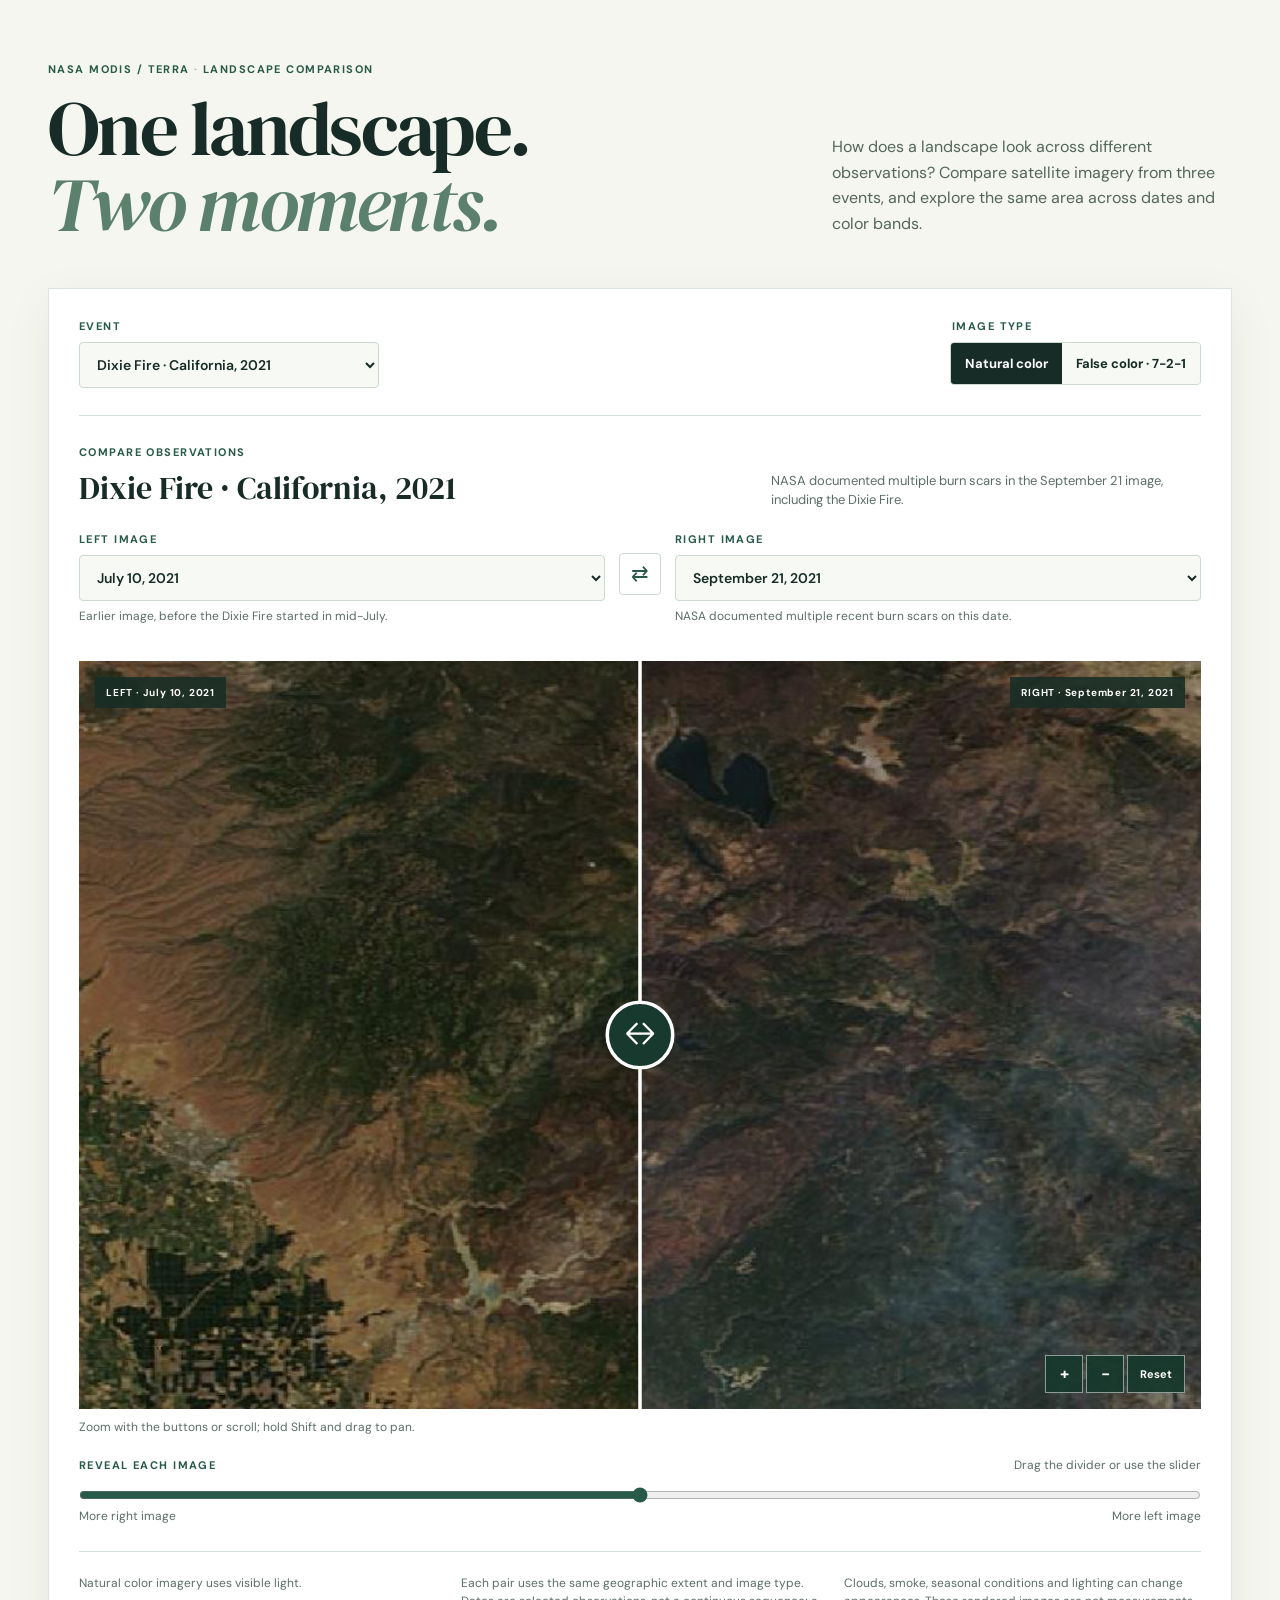
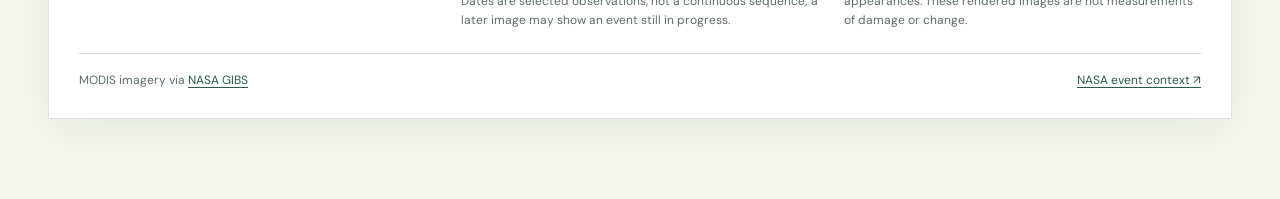
==== index.html @ 7d40e566 "Build interactive MODIS comparison" ====
<!doctype html>
<html lang="en">
<head>
  <meta charset="utf-8">
  <meta name="viewport" content="width=device-width, initial-scale=1">
  <title>Landscape change | MODIS comparison</title>
  <link rel="stylesheet" href="styles.css">
  <script defer src="assets/d3.v7.min.js"></script>
  <script defer src="app.js"></script>
</head>
<body>
<main class="page">
  <header class="heading">
    <div><p class="eyebrow">NASA MODIS / TERRA <span> · </span> LANDSCAPE COMPARISON</p><h1>One landscape.<br><em>Two moments.</em></h1></div>
    <p class="intro">How does a landscape look across different observations? Compare satellite imagery from three events, and explore the same area across dates and color bands.</p>
  </header>
  <section class="explorer" aria-label="Satellite image comparison">
    <div class="toolbar">
      <div class="field event"><label for="event">EVENT</label><select id="event"></select></div>
      <fieldset class="field bands"><legend>IMAGE TYPE</legend><div class="segmented"><label><input type="radio" name="bands" value="true" checked><span>Natural color</span></label><label><input type="radio" name="bands" value="false"><span>False color · 7-2-1</span></label></div></fieldset>
    </div>
    <div class="comparison-head"><div><p class="eyebrow">COMPARE OBSERVATIONS</p><h2 id="event-title"></h2></div><p id="event-summary"></p></div>
    <div class="date-controls">
      <div class="field"><label for="earlier">LEFT IMAGE</label><select id="earlier"></select><p id="earlier-note" class="date-note"></p></div>
      <button id="swap" class="swap" type="button" aria-label="Swap left and right dates" title="Swap dates">⇄</button>
      <div class="field"><label for="later">RIGHT IMAGE</label><select id="later"></select><p id="later-note" class="date-note"></p></div>
    </div>
    <div class="viewer-wrap">
      <div id="viewer" class="viewer"></div>
      <div class="image-label left" id="left-label"></div><div class="image-label right" id="right-label"></div>
      <div class="zoom-controls" aria-label="Image zoom controls"><button id="zoom-in" type="button" aria-label="Zoom in">+</button><button id="zoom-out" type="button" aria-label="Zoom out">−</button><button id="zoom-reset" type="button">Reset</button></div>
    </div>
    <p class="zoom-hint">Zoom with the buttons or scroll; hold Shift and drag to pan.</p>
    <div class="slider-heading"><label for="divider">REVEAL EACH IMAGE</label><span>Drag the divider or use the slider</span></div>
    <input id="divider" type="range" min="0" max="100" value="50" aria-label="Move image divider" aria-valuetext="50% left image">
    <div class="slider-ends"><span>More right image</span><span>More left image</span></div>
    <div class="details"><p id="band-description"></p><p>Each pair uses the same geographic extent and image type. Dates are selected observations, not a continuous sequence; a later image may show an event still in progress.</p><p>Clouds, smoke, seasonal conditions and lighting can change appearances. These rendered images are not measurements of damage or change.</p></div>
    <footer><span>MODIS imagery via <a href="https://nasa-gibs.github.io/gibs-api-docs/access-basics/">NASA GIBS</a></span><a id="source" target="_blank" rel="noopener noreferrer">NASA event context ↗</a></footer>
  </section>
</main>
</body></html>
---- styles.css ----
@import url('https://fonts.googleapis.com/css2?family=DM+Sans:wght@400;500;600;700&family=DM+Serif+Display:ital@0;1&display=swap');
:root{color-scheme:light;--ink:#182c27;--muted:#5b6e66;--green:#285a49;--line:#d4dfd7;--cream:#f5f6ef}*{box-sizing:border-box}body{margin:0;background:var(--cream);color:var(--ink);font-family:'DM Sans',sans-serif}.page{max-width:1320px;margin:auto;padding:62px 48px 80px}.heading{display:grid;grid-template-columns:1.3fr .7fr;align-items:end;gap:40px;margin-bottom:46px}.eyebrow,label,legend{font-size:11px;letter-spacing:.13em;font-weight:700;color:var(--green)}.eyebrow{margin:0 0 15px}.eyebrow span{color:#a0b2a7}h1,h2{font-family:'DM Serif Display',Georgia,serif;font-weight:400;margin:0}h1{font-size:clamp(50px,6vw,82px);line-height:.98;letter-spacing:-.035em}h1 em{color:#5b806b;font-weight:400}.intro{max-width:390px;font-size:16px;line-height:1.6;margin:0 0 5px;color:#53665d}.explorer{background:#fff;border:1px solid #dce5dd;box-shadow:0 14px 45px #173a2510;padding:30px}.toolbar{display:flex;justify-content:space-between;gap:30px;padding-bottom:27px;border-bottom:1px solid var(--line)}.field label,.field legend{display:block;margin-bottom:9px}.event{min-width:300px}select{font:600 14px 'DM Sans',sans-serif;color:var(--ink);background:#f7f9f5;border:1px solid #cbd9ce;border-radius:4px;padding:12px 38px 12px 13px;width:100%;cursor:pointer}fieldset{border:0;padding:0;margin:0}.segmented{display:flex;border:1px solid #cbd9ce;border-radius:4px;overflow:hidden}.segmented label{margin:0;letter-spacing:0;font-size:13px;color:var(--ink);cursor:pointer}.segmented input{position:absolute;opacity:0}.segmented span{display:block;padding:12px 14px;background:#f7f9f5}.segmented input:checked+span{background:var(--ink);color:white}.segmented input:focus-visible+span{outline:3px solid #bf8b45;outline-offset:-3px}.comparison-head{display:flex;align-items:end;justify-content:space-between;gap:24px;margin:29px 0 22px}.comparison-head .eyebrow{margin-bottom:7px}.comparison-head h2{font-size:32px}.comparison-head>p{max-width:430px;margin:0;color:var(--muted);font-size:13px;line-height:1.5}.date-controls{display:grid;grid-template-columns:1fr auto 1fr;gap:14px;align-items:start;margin-bottom:19px}.date-note{color:var(--muted);font-size:12px;line-height:1.4;margin:7px 0 0;min-height:34px}.swap{margin-top:21px;border:1px solid #cbd9ce;border-radius:4px;background:#fff;font-size:21px;color:var(--green);height:42px;width:42px;cursor:pointer}.viewer-wrap{position:relative;background:#172c25;overflow:hidden}.viewer svg{display:block;width:100%;height:auto;touch-action:pan-y}.handle{pointer-events:none}.handle line{stroke:#fff;stroke-width:3}.handle circle{fill:#18392d;stroke:white;stroke-width:3}.handle text{fill:white;font-size:26px}.image-label{position:absolute;top:16px;background:#172d25df;color:white;padding:9px 11px;font-size:10px;font-weight:700;letter-spacing:.08em;pointer-events:none}.image-label.left{left:16px}.image-label.right{right:16px}.zoom-controls{position:absolute;right:16px;bottom:16px;display:flex;gap:3px}.zoom-controls button{font:700 16px 'DM Sans',sans-serif;color:#fff;background:#17392de8;border:1px solid #ffffff80;min-width:38px;height:38px;cursor:pointer}.zoom-controls button:last-child{font-size:11px;padding:0 12px}.zoom-hint{color:var(--muted);font-size:12px;margin:10px 0 0}.slider-heading,.slider-ends{display:flex;justify-content:space-between;gap:15px}.slider-heading{margin-top:22px;align-items:center}.slider-heading span,.slider-ends{color:var(--muted);font-size:12px}input[type=range]{width:100%;accent-color:var(--green);margin:14px 0 4px;cursor:ew-resize}.details{display:grid;grid-template-columns:repeat(3,1fr);gap:25px;border-top:1px solid var(--line);margin-top:27px;padding-top:22px}.details p{margin:0;font-size:12px;line-height:1.55;color:var(--muted)}footer{border-top:1px solid var(--line);margin-top:24px;padding-top:18px;display:flex;justify-content:space-between;gap:15px;font-size:12px;color:var(--muted)}a{color:var(--green);text-underline-offset:3px}button:focus-visible,select:focus-visible,input:focus-visible{outline:3px solid #bf8b45;outline-offset:2px}@media(max-width:700px){.page{padding:32px 16px 40px}.heading{grid-template-columns:1fr;gap:18px;margin-bottom:28px}.intro{font-size:14px}.explorer{padding:18px}.toolbar{display:block}.event{min-width:0;margin-bottom:20px}.segmented span{padding:11px}.comparison-head{display:block}.comparison-head h2{font-size:27px}.comparison-head>p{margin-top:9px}.date-controls{gap:8px}.date-note{min-height:0}.swap{width:36px}.image-label{top:8px;font-size:9px;padding:6px;max-width:45%}.image-label.left{left:8px}.image-label.right{right:8px}.zoom-controls{bottom:8px;right:8px}.zoom-controls button{height:32px;min-width:32px}.details{grid-template-columns:1fr;gap:10px}footer{flex-wrap:wrap}}
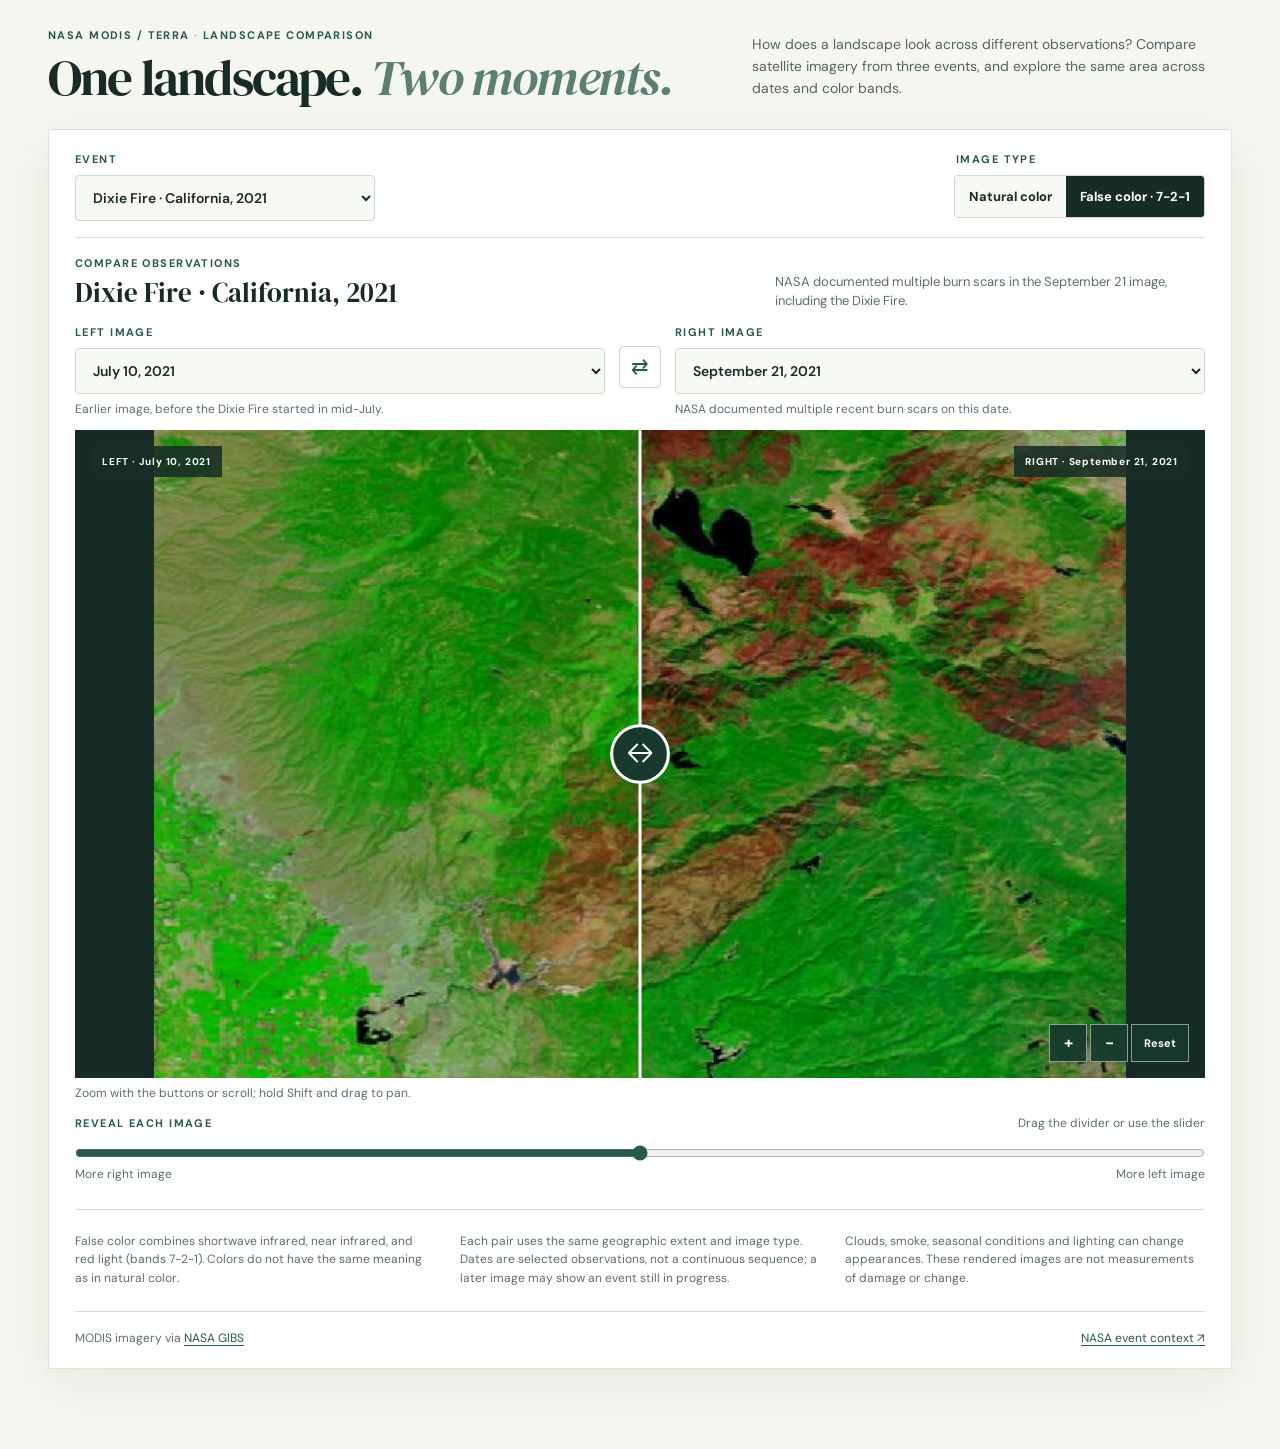
==== commit d5db6abd: "Fix cached assets and improve comparison layout" ====
--- a/index.html
+++ b/index.html
@@ -4,20 +4,20 @@
   <meta charset="utf-8">
   <meta name="viewport" content="width=device-width, initial-scale=1">
   <title>Landscape change | MODIS comparison</title>
-  <link rel="stylesheet" href="styles.css">
+  <link rel="stylesheet" href="comparison-v2.css">
   <script defer src="assets/d3.v7.min.js"></script>
-  <script defer src="app.js"></script>
+  <script defer src="comparison-v2.js"></script>
 </head>
 <body>
 <main class="page">
   <header class="heading">
-    <div><p class="eyebrow">NASA MODIS / TERRA <span> · </span> LANDSCAPE COMPARISON</p><h1>One landscape.<br><em>Two moments.</em></h1></div>
+    <div><p class="eyebrow">NASA MODIS / TERRA <span> · </span> LANDSCAPE COMPARISON</p><h1>One landscape. <em>Two moments.</em></h1></div>
     <p class="intro">How does a landscape look across different observations? Compare satellite imagery from three events, and explore the same area across dates and color bands.</p>
   </header>
   <section class="explorer" aria-label="Satellite image comparison">
     <div class="toolbar">
       <div class="field event"><label for="event">EVENT</label><select id="event"></select></div>
-      <fieldset class="field bands"><legend>IMAGE TYPE</legend><div class="segmented"><label><input type="radio" name="bands" value="true" checked><span>Natural color</span></label><label><input type="radio" name="bands" value="false"><span>False color · 7-2-1</span></label></div></fieldset>
+      <fieldset class="field bands"><legend>IMAGE TYPE</legend><div class="segmented"><label><input type="radio" name="bands" value="true"><span>Natural color</span></label><label><input type="radio" name="bands" value="false" checked><span>False color · 7-2-1</span></label></div></fieldset>
     </div>
     <div class="comparison-head"><div><p class="eyebrow">COMPARE OBSERVATIONS</p><h2 id="event-title"></h2></div><p id="event-summary"></p></div>
     <div class="date-controls">
@@ -26,7 +26,7 @@
       <div class="field"><label for="later">RIGHT IMAGE</label><select id="later"></select><p id="later-note" class="date-note"></p></div>
     </div>
     <div class="viewer-wrap">
-      <div id="viewer" class="viewer"></div>
+      <div id="viewer" class="viewer"><img class="fallback" src="assets/dixie-2021-09-21-false.jpg" alt="MODIS false-color image of the Dixie Fire region on September 21, 2021"></div>
       <div class="image-label left" id="left-label"></div><div class="image-label right" id="right-label"></div>
       <div class="zoom-controls" aria-label="Image zoom controls"><button id="zoom-in" type="button" aria-label="Zoom in">+</button><button id="zoom-out" type="button" aria-label="Zoom out">−</button><button id="zoom-reset" type="button">Reset</button></div>
     </div>
--- a/comparison-v2.css
+++ b/comparison-v2.css
@@ -0,0 +1,6 @@
+@import url('https://fonts.googleapis.com/css2?family=DM+Sans:wght@400;500;600;700&family=DM+Serif+Display:ital@0;1&display=swap');
+:root{color-scheme:light;--ink:#182c27;--muted:#5b6e66;--green:#285a49;--line:#d4dfd7;--cream:#f5f6ef}*{box-sizing:border-box}body{margin:0;background:var(--cream);color:var(--ink);font-family:'DM Sans',sans-serif}.page{max-width:1320px;margin:auto;padding:62px 48px 80px}.heading{display:grid;grid-template-columns:1.3fr .7fr;align-items:end;gap:40px;margin-bottom:46px}.eyebrow,label,legend{font-size:11px;letter-spacing:.13em;font-weight:700;color:var(--green)}.eyebrow{margin:0 0 15px}.eyebrow span{color:#a0b2a7}h1,h2{font-family:'DM Serif Display',Georgia,serif;font-weight:400;margin:0}h1{font-size:clamp(50px,6vw,82px);line-height:.98;letter-spacing:-.035em}h1 em{color:#5b806b;font-weight:400}.intro{max-width:390px;font-size:16px;line-height:1.6;margin:0 0 5px;color:#53665d}.explorer{background:#fff;border:1px solid #dce5dd;box-shadow:0 14px 45px #173a2510;padding:30px}.toolbar{display:flex;justify-content:space-between;gap:30px;padding-bottom:27px;border-bottom:1px solid var(--line)}.field label,.field legend{display:block;margin-bottom:9px}.event{min-width:300px}select{font:600 14px 'DM Sans',sans-serif;color:var(--ink);background:#f7f9f5;border:1px solid #cbd9ce;border-radius:4px;padding:12px 38px 12px 13px;width:100%;cursor:pointer}fieldset{border:0;padding:0;margin:0}.segmented{display:flex;border:1px solid #cbd9ce;border-radius:4px;overflow:hidden}.segmented label{margin:0;letter-spacing:0;font-size:13px;color:var(--ink);cursor:pointer}.segmented input{position:absolute;opacity:0}.segmented span{display:block;padding:12px 14px;background:#f7f9f5}.segmented input:checked+span{background:var(--ink);color:white}.segmented input:focus-visible+span{outline:3px solid #bf8b45;outline-offset:-3px}.comparison-head{display:flex;align-items:end;justify-content:space-between;gap:24px;margin:29px 0 22px}.comparison-head .eyebrow{margin-bottom:7px}.comparison-head h2{font-size:32px}.comparison-head>p{max-width:430px;margin:0;color:var(--muted);font-size:13px;line-height:1.5}.date-controls{display:grid;grid-template-columns:1fr auto 1fr;gap:14px;align-items:start;margin-bottom:19px}.date-note{color:var(--muted);font-size:12px;line-height:1.4;margin:7px 0 0;min-height:34px}.swap{margin-top:21px;border:1px solid #cbd9ce;border-radius:4px;background:#fff;font-size:21px;color:var(--green);height:42px;width:42px;cursor:pointer}.viewer-wrap{position:relative;background:#172c25;overflow:hidden}.viewer svg{display:block;width:100%;height:auto;touch-action:pan-y}.handle{pointer-events:none}.handle line{stroke:#fff;stroke-width:3}.handle circle{fill:#18392d;stroke:white;stroke-width:3}.handle text{fill:white;font-size:26px}.image-label{position:absolute;top:16px;background:#172d25df;color:white;padding:9px 11px;font-size:10px;font-weight:700;letter-spacing:.08em;pointer-events:none}.image-label.left{left:16px}.image-label.right{right:16px}.zoom-controls{position:absolute;right:16px;bottom:16px;display:flex;gap:3px}.zoom-controls button{font:700 16px 'DM Sans',sans-serif;color:#fff;background:#17392de8;border:1px solid #ffffff80;min-width:38px;height:38px;cursor:pointer}.zoom-controls button:last-child{font-size:11px;padding:0 12px}.zoom-hint{color:var(--muted);font-size:12px;margin:10px 0 0}.slider-heading,.slider-ends{display:flex;justify-content:space-between;gap:15px}.slider-heading{margin-top:22px;align-items:center}.slider-heading span,.slider-ends{color:var(--muted);font-size:12px}input[type=range]{width:100%;accent-color:var(--green);margin:14px 0 4px;cursor:ew-resize}.details{display:grid;grid-template-columns:repeat(3,1fr);gap:25px;border-top:1px solid var(--line);margin-top:27px;padding-top:22px}.details p{margin:0;font-size:12px;line-height:1.55;color:var(--muted)}footer{border-top:1px solid var(--line);margin-top:24px;padding-top:18px;display:flex;justify-content:space-between;gap:15px;font-size:12px;color:var(--muted)}a{color:var(--green);text-underline-offset:3px}button:focus-visible,select:focus-visible,input:focus-visible{outline:3px solid #bf8b45;outline-offset:2px}@media(max-width:700px){.page{padding:32px 16px 40px}.heading{grid-template-columns:1fr;gap:18px;margin-bottom:28px}.intro{font-size:14px}.explorer{padding:18px}.toolbar{display:block}.event{min-width:0;margin-bottom:20px}.segmented span{padding:11px}.comparison-head{display:block}.comparison-head h2{font-size:27px}.comparison-head>p{margin-top:9px}.date-controls{gap:8px}.date-note{min-height:0}.swap{width:36px}.image-label{top:8px;font-size:9px;padding:6px;max-width:45%}.image-label.left{left:8px}.image-label.right{right:8px}.zoom-controls{bottom:8px;right:8px}.zoom-controls button{height:32px;min-width:32px}.details{grid-template-columns:1fr;gap:10px}footer{flex-wrap:wrap}}
+
+/* Keep the comparison prominent, including on shorter screens. */
+.page{padding-top:28px}.heading{grid-template-columns:1.4fr 1fr;align-items:end;margin-bottom:24px;gap:32px}.heading .eyebrow{margin-bottom:9px}h1{font-size:clamp(36px,4vw,55px);line-height:1.05}.intro{max-width:480px;font-size:14px}.explorer{padding:22px 26px}.toolbar{padding-bottom:16px}.comparison-head{margin:18px 0 14px}.comparison-head h2{font-size:27px}.comparison-head .eyebrow{margin-bottom:4px}.date-controls{margin-bottom:12px}.date-note{min-height:0}.viewer{min-height:180px}.viewer .fallback{display:block;width:100%;height:auto}.viewer svg{max-height:72vh;background:#182c27}.viewer-wrap{background:#182c27}.zoom-hint{margin-top:7px}.slider-heading{margin-top:14px}
+@media(max-width:700px){.page{padding:20px 12px 35px}.heading{gap:10px;margin-bottom:18px}h1{font-size:37px}.intro{font-size:13px}.explorer{padding:14px}.comparison-head{margin:16px 0 12px}.comparison-head h2{font-size:24px}.toolbar{padding-bottom:16px}.event{margin-bottom:14px}.date-controls{grid-template-columns:1fr 36px 1fr}.date-note{font-size:11px}.viewer svg{max-height:none}}
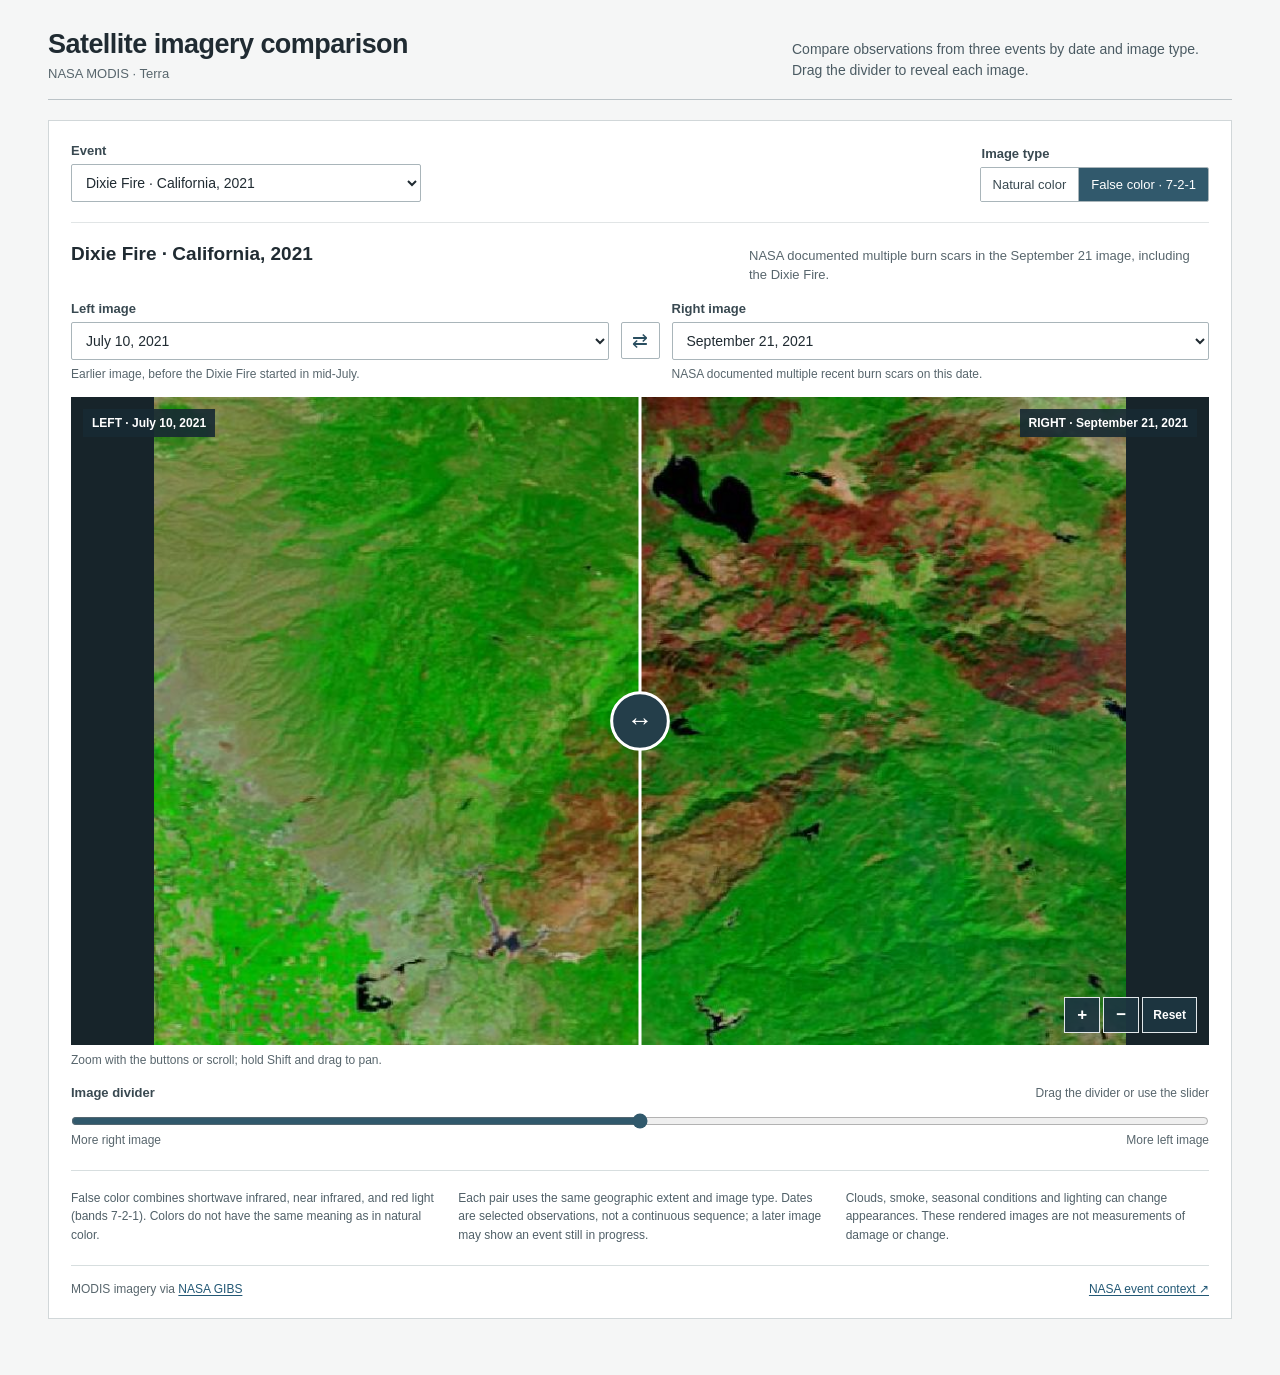
==== commit d8860280: "Simplify visualization presentation" ====
--- a/index.html
+++ b/index.html
@@ -4,26 +4,26 @@
   <meta charset="utf-8">
   <meta name="viewport" content="width=device-width, initial-scale=1">
   <title>Landscape change | MODIS comparison</title>
-  <link rel="stylesheet" href="comparison-v2.css">
+  <link rel="stylesheet" href="comparison-v3.css">
   <script defer src="assets/d3.v7.min.js"></script>
   <script defer src="comparison-v2.js"></script>
 </head>
 <body>
 <main class="page">
   <header class="heading">
-    <div><p class="eyebrow">NASA MODIS / TERRA <span> · </span> LANDSCAPE COMPARISON</p><h1>One landscape. <em>Two moments.</em></h1></div>
-    <p class="intro">How does a landscape look across different observations? Compare satellite imagery from three events, and explore the same area across dates and color bands.</p>
+    <div><h1>Satellite imagery comparison</h1><p class="subtitle">NASA MODIS · Terra</p></div>
+    <p class="intro">Compare observations from three events by date and image type. Drag the divider to reveal each image.</p>
   </header>
   <section class="explorer" aria-label="Satellite image comparison">
     <div class="toolbar">
-      <div class="field event"><label for="event">EVENT</label><select id="event"></select></div>
-      <fieldset class="field bands"><legend>IMAGE TYPE</legend><div class="segmented"><label><input type="radio" name="bands" value="true"><span>Natural color</span></label><label><input type="radio" name="bands" value="false" checked><span>False color · 7-2-1</span></label></div></fieldset>
+      <div class="field event"><label for="event">Event</label><select id="event"></select></div>
+      <fieldset class="field bands"><legend>Image type</legend><div class="segmented"><label><input type="radio" name="bands" value="true"><span>Natural color</span></label><label><input type="radio" name="bands" value="false" checked><span>False color · 7-2-1</span></label></div></fieldset>
     </div>
-    <div class="comparison-head"><div><p class="eyebrow">COMPARE OBSERVATIONS</p><h2 id="event-title"></h2></div><p id="event-summary"></p></div>
+    <div class="comparison-head"><div><h2 id="event-title"></h2></div><p id="event-summary"></p></div>
     <div class="date-controls">
-      <div class="field"><label for="earlier">LEFT IMAGE</label><select id="earlier"></select><p id="earlier-note" class="date-note"></p></div>
+      <div class="field"><label for="earlier">Left image</label><select id="earlier"></select><p id="earlier-note" class="date-note"></p></div>
       <button id="swap" class="swap" type="button" aria-label="Swap left and right dates" title="Swap dates">⇄</button>
-      <div class="field"><label for="later">RIGHT IMAGE</label><select id="later"></select><p id="later-note" class="date-note"></p></div>
+      <div class="field"><label for="later">Right image</label><select id="later"></select><p id="later-note" class="date-note"></p></div>
     </div>
     <div class="viewer-wrap">
       <div id="viewer" class="viewer"><img class="fallback" src="assets/dixie-2021-09-21-false.jpg" alt="MODIS false-color image of the Dixie Fire region on September 21, 2021"></div>
@@ -31,7 +31,7 @@
       <div class="zoom-controls" aria-label="Image zoom controls"><button id="zoom-in" type="button" aria-label="Zoom in">+</button><button id="zoom-out" type="button" aria-label="Zoom out">−</button><button id="zoom-reset" type="button">Reset</button></div>
     </div>
     <p class="zoom-hint">Zoom with the buttons or scroll; hold Shift and drag to pan.</p>
-    <div class="slider-heading"><label for="divider">REVEAL EACH IMAGE</label><span>Drag the divider or use the slider</span></div>
+    <div class="slider-heading"><label for="divider">Image divider</label><span>Drag the divider or use the slider</span></div>
     <input id="divider" type="range" min="0" max="100" value="50" aria-label="Move image divider" aria-valuetext="50% left image">
     <div class="slider-ends"><span>More right image</span><span>More left image</span></div>
     <div class="details"><p id="band-description"></p><p>Each pair uses the same geographic extent and image type. Dates are selected observations, not a continuous sequence; a later image may show an event still in progress.</p><p>Clouds, smoke, seasonal conditions and lighting can change appearances. These rendered images are not measurements of damage or change.</p></div>
--- a/comparison-v3.css
+++ b/comparison-v3.css
@@ -0,0 +1,58 @@
+:root { color-scheme: light; font-family: -apple-system, BlinkMacSystemFont, "Segoe UI", sans-serif; color: #202b32; background: #f5f6f6; }
+* { box-sizing: border-box; }
+body { margin: 0; }
+.page { max-width: 1240px; margin: 0 auto; padding: 28px 28px 56px; }
+.heading { display: flex; justify-content: space-between; align-items: end; gap: 36px; border-bottom: 1px solid #bbc3c7; padding-bottom: 18px; margin-bottom: 20px; }
+h1, h2, p { margin: 0; }
+h1 { font-size: 27px; line-height: 1.2; font-weight: 650; letter-spacing: -.02em; }
+.subtitle { margin-top: 6px; color: #58666d; font-size: 13px; }
+.intro { max-width: 440px; color: #4b5b63; font-size: 14px; line-height: 1.5; }
+.explorer { background: #fff; border: 1px solid #d1d7d9; padding: 22px; }
+.toolbar { display: flex; justify-content: space-between; align-items: end; gap: 24px; border-bottom: 1px solid #e1e5e6; padding-bottom: 20px; }
+.field label, .field legend, .slider-heading label { display: block; margin: 0 0 6px; color: #394951; font-size: 13px; font-weight: 600; }
+.event { width: min(100%, 350px); }
+select { width: 100%; padding: 9px 32px 9px 10px; color: #202b32; background: #fff; border: 1px solid #a9b5ba; border-radius: 2px; font: inherit; font-size: 14px; cursor: pointer; }
+fieldset { border: 0; margin: 0; padding: 0; }
+.segmented { display: flex; border: 1px solid #a9b5ba; border-radius: 2px; overflow: hidden; }
+.segmented label { margin: 0; cursor: pointer; font-size: 13px; font-weight: 500; }
+.segmented input { position: absolute; opacity: 0; }
+.segmented span { display: block; padding: 9px 12px; background: #fff; }
+.segmented label + label span { border-left: 1px solid #a9b5ba; }
+.segmented input:checked + span { color: #fff; background: #31596c; }
+.segmented input:focus-visible + span { outline: 3px solid #b06a21; outline-offset: -3px; }
+.comparison-head { display: flex; justify-content: space-between; align-items: baseline; gap: 24px; margin: 20px 0 16px; }
+h2 { font-size: 19px; font-weight: 650; }
+.comparison-head > p { max-width: 460px; font-size: 13px; line-height: 1.45; color: #58666d; }
+.date-controls { display: grid; grid-template-columns: 1fr auto 1fr; gap: 12px; align-items: start; margin-bottom: 14px; }
+.date-note { margin-top: 6px; color: #58666d; font-size: 12px; line-height: 1.4; }
+.swap { margin-top: 21px; width: 39px; height: 37px; color: #294e60; background: #fff; border: 1px solid #a9b5ba; border-radius: 2px; font-size: 19px; cursor: pointer; }
+.viewer-wrap { position: relative; overflow: hidden; background: #17242a; }
+.viewer { min-height: 180px; }
+.viewer svg { display: block; width: 100%; max-height: 72vh; height: auto; touch-action: pan-y; }
+.viewer .fallback { display: block; width: 100%; height: auto; }
+.handle { pointer-events: none; }
+.handle line { stroke: #fff; stroke-width: 3; }
+.handle circle { fill: #243e4a; stroke: #fff; stroke-width: 3; }
+.handle text { fill: #fff; font-size: 26px; }
+.image-label { position: absolute; top: 12px; padding: 7px 9px; color: #fff; background: #182a33e8; font-size: 12px; font-weight: 600; pointer-events: none; }
+.image-label.left { left: 12px; } .image-label.right { right: 12px; }
+.zoom-controls { position: absolute; right: 12px; bottom: 12px; display: flex; gap: 3px; }
+.zoom-controls button { min-width: 36px; height: 36px; border: 1px solid #e1e7ea; background: #1c3541ed; color: #fff; font-family: inherit; font-size: 17px; font-weight: 600; cursor: pointer; }
+.zoom-controls button:last-child { padding: 0 10px; font-size: 12px; font-weight: 600; }
+.zoom-hint { margin-top: 8px; color: #58666d; font-size: 12px; }
+.slider-heading, .slider-ends { display: flex; justify-content: space-between; gap: 12px; }
+.slider-heading { margin-top: 18px; align-items: baseline; }
+.slider-heading span, .slider-ends { color: #58666d; font-size: 12px; }
+input[type=range] { display: block; width: 100%; margin: 7px 0 4px; accent-color: #31596c; cursor: ew-resize; }
+.details { display: grid; grid-template-columns: repeat(3,1fr); gap: 24px; border-top: 1px solid #d7dedf; margin-top: 23px; padding-top: 18px; }
+.details p { color: #506068; font-size: 12px; line-height: 1.55; }
+footer { display: flex; justify-content: space-between; flex-wrap: wrap; gap: 12px; border-top: 1px solid #d7dedf; margin-top: 20px; padding-top: 16px; color: #58666d; font-size: 12px; }
+a { color: #225875; text-underline-offset: 2px; }
+button:focus-visible, select:focus-visible, input:focus-visible { outline: 3px solid #b06a21; outline-offset: 2px; }
+@media (max-width: 700px) {
+ .page { padding: 20px 12px 36px; } .heading { display: block; padding-bottom: 14px; margin-bottom: 14px; } h1 { font-size: 23px; } .intro { margin-top: 10px; font-size: 13px; }
+ .explorer { padding: 14px; } .toolbar { display: block; padding-bottom: 16px; } .event { width: 100%; margin-bottom: 14px; } .segmented { width: fit-content; }
+ .comparison-head { display: block; margin: 16px 0 12px; } .comparison-head > p { margin-top: 6px; } .date-controls { grid-template-columns: 1fr 36px 1fr; gap: 7px; } .swap { width: 36px; } .date-note { font-size: 11px; }
+ .viewer svg { max-height: none; } .image-label { top: 7px; font-size: 10px; padding: 5px; max-width: 44%; } .image-label.left { left: 7px; } .image-label.right { right: 7px; } .zoom-controls { right: 7px; bottom: 7px; } .zoom-controls button { height: 32px; min-width: 32px; }
+ .details { grid-template-columns: 1fr; gap: 10px; }
+}
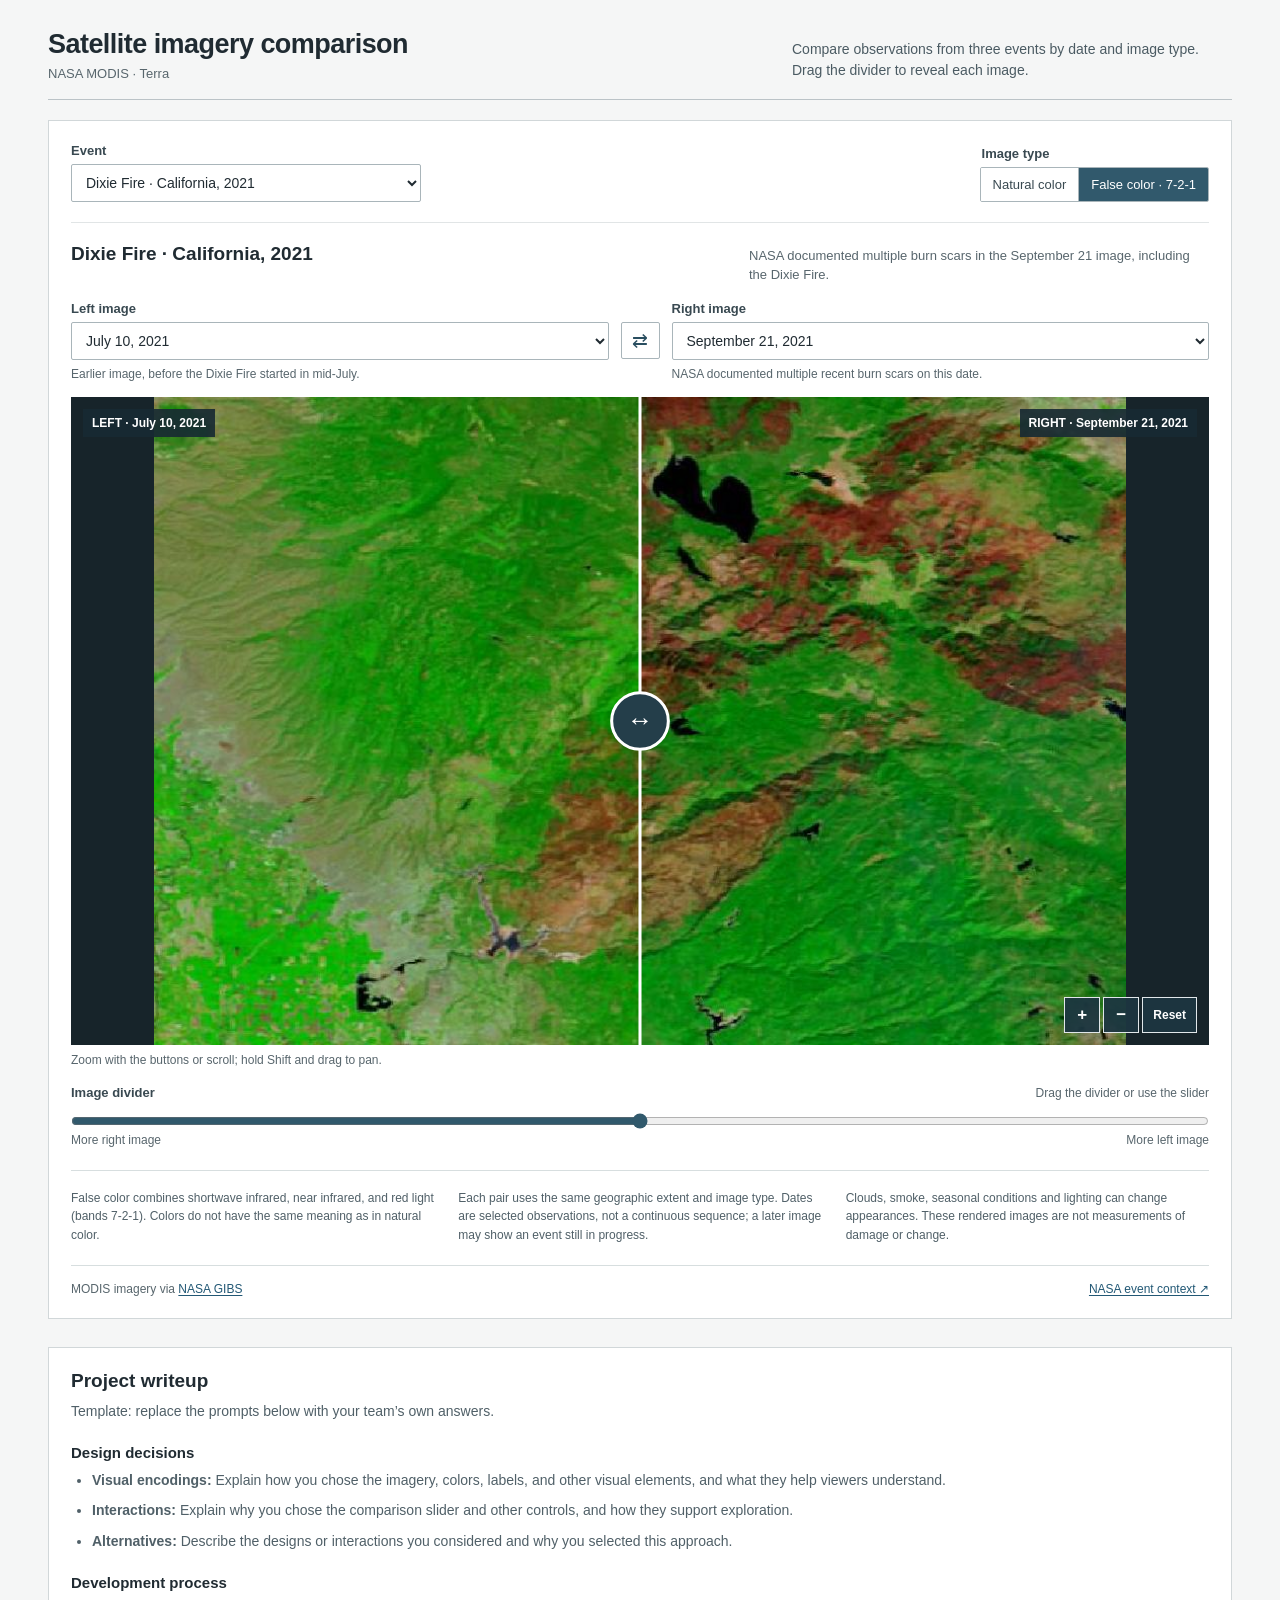
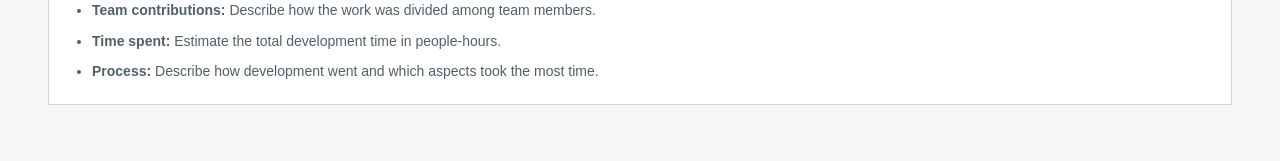
==== commit 0e4f1d37: "Add writeup template below graphic" ====
--- a/index.html
+++ b/index.html
@@ -4,9 +4,74 @@
   <meta charset="utf-8">
   <meta name="viewport" content="width=device-width, initial-scale=1">
   <title>Landscape change | MODIS comparison</title>
-  <link rel="stylesheet" href="comparison-v3.css">
-  <script defer src="assets/d3.v7.min.js"></script>
-  <script defer src="comparison-v2.js"></script>
+  <style>
+:root { color-scheme: light; font-family: -apple-system, BlinkMacSystemFont, "Segoe UI", sans-serif; color: #202b32; background: #f5f6f6; }
+* { box-sizing: border-box; }
+body { margin: 0; }
+.page { max-width: 1240px; margin: 0 auto; padding: 28px 28px 56px; }
+.heading { display: flex; justify-content: space-between; align-items: end; gap: 36px; border-bottom: 1px solid #bbc3c7; padding-bottom: 18px; margin-bottom: 20px; }
+h1, h2, p { margin: 0; }
+h1 { font-size: 27px; line-height: 1.2; font-weight: 650; letter-spacing: -.02em; }
+.subtitle { margin-top: 6px; color: #58666d; font-size: 13px; }
+.intro { max-width: 440px; color: #4b5b63; font-size: 14px; line-height: 1.5; }
+.explorer { background: #fff; border: 1px solid #d1d7d9; padding: 22px; }
+.toolbar { display: flex; justify-content: space-between; align-items: end; gap: 24px; border-bottom: 1px solid #e1e5e6; padding-bottom: 20px; }
+.field label, .field legend, .slider-heading label { display: block; margin: 0 0 6px; color: #394951; font-size: 13px; font-weight: 600; }
+.event { width: min(100%, 350px); }
+select { width: 100%; padding: 9px 32px 9px 10px; color: #202b32; background: #fff; border: 1px solid #a9b5ba; border-radius: 2px; font: inherit; font-size: 14px; cursor: pointer; }
+fieldset { border: 0; margin: 0; padding: 0; }
+.segmented { display: flex; border: 1px solid #a9b5ba; border-radius: 2px; overflow: hidden; }
+.segmented label { margin: 0; cursor: pointer; font-size: 13px; font-weight: 500; }
+.segmented input { position: absolute; opacity: 0; }
+.segmented span { display: block; padding: 9px 12px; background: #fff; }
+.segmented label + label span { border-left: 1px solid #a9b5ba; }
+.segmented input:checked + span { color: #fff; background: #31596c; }
+.segmented input:focus-visible + span { outline: 3px solid #b06a21; outline-offset: -3px; }
+.comparison-head { display: flex; justify-content: space-between; align-items: baseline; gap: 24px; margin: 20px 0 16px; }
+h2 { font-size: 19px; font-weight: 650; }
+.comparison-head > p { max-width: 460px; font-size: 13px; line-height: 1.45; color: #58666d; }
+.date-controls { display: grid; grid-template-columns: 1fr auto 1fr; gap: 12px; align-items: start; margin-bottom: 14px; }
+.date-note { margin-top: 6px; color: #58666d; font-size: 12px; line-height: 1.4; }
+.swap { margin-top: 21px; width: 39px; height: 37px; color: #294e60; background: #fff; border: 1px solid #a9b5ba; border-radius: 2px; font-size: 19px; cursor: pointer; }
+.viewer-wrap { position: relative; overflow: hidden; background: #17242a; }
+.viewer { min-height: 180px; }
+.viewer svg { display: block; width: 100%; max-height: 72vh; height: auto; touch-action: pan-y; }
+.viewer .fallback { display: block; width: 100%; height: auto; }
+.handle { pointer-events: none; }
+.handle line { stroke: #fff; stroke-width: 3; }
+.handle circle { fill: #243e4a; stroke: #fff; stroke-width: 3; }
+.handle text { fill: #fff; font-size: 26px; }
+.image-label { position: absolute; top: 12px; padding: 7px 9px; color: #fff; background: #182a33e8; font-size: 12px; font-weight: 600; pointer-events: none; }
+.image-label.left { left: 12px; } .image-label.right { right: 12px; }
+.zoom-controls { position: absolute; right: 12px; bottom: 12px; display: flex; gap: 3px; }
+.zoom-controls button { min-width: 36px; height: 36px; border: 1px solid #e1e7ea; background: #1c3541ed; color: #fff; font-family: inherit; font-size: 17px; font-weight: 600; cursor: pointer; }
+.zoom-controls button:last-child { padding: 0 10px; font-size: 12px; font-weight: 600; }
+.zoom-hint { margin-top: 8px; color: #58666d; font-size: 12px; }
+.slider-heading, .slider-ends { display: flex; justify-content: space-between; gap: 12px; }
+.slider-heading { margin-top: 18px; align-items: baseline; }
+.slider-heading span, .slider-ends { color: #58666d; font-size: 12px; }
+input[type=range] { display: block; width: 100%; margin: 7px 0 4px; accent-color: #31596c; cursor: ew-resize; }
+.details { display: grid; grid-template-columns: repeat(3,1fr); gap: 24px; border-top: 1px solid #d7dedf; margin-top: 23px; padding-top: 18px; }
+.details p { color: #506068; font-size: 12px; line-height: 1.55; }
+footer { display: flex; justify-content: space-between; flex-wrap: wrap; gap: 12px; border-top: 1px solid #d7dedf; margin-top: 20px; padding-top: 16px; color: #58666d; font-size: 12px; }
+a { color: #225875; text-underline-offset: 2px; }
+button:focus-visible, select:focus-visible, input:focus-visible { outline: 3px solid #b06a21; outline-offset: 2px; }
+@media (max-width: 700px) {
+ .page { padding: 20px 12px 36px; } .heading { display: block; padding-bottom: 14px; margin-bottom: 14px; } h1 { font-size: 23px; } .intro { margin-top: 10px; font-size: 13px; }
+ .explorer { padding: 14px; } .toolbar { display: block; padding-bottom: 16px; } .event { width: 100%; margin-bottom: 14px; } .segmented { width: fit-content; }
+ .comparison-head { display: block; margin: 16px 0 12px; } .comparison-head > p { margin-top: 6px; } .date-controls { grid-template-columns: 1fr 36px 1fr; gap: 7px; } .swap { width: 36px; } .date-note { font-size: 11px; }
+ .viewer svg { max-height: none; } .image-label { top: 7px; font-size: 10px; padding: 5px; max-width: 44%; } .image-label.left { left: 7px; } .image-label.right { right: 7px; } .zoom-controls { right: 7px; bottom: 7px; } .zoom-controls button { height: 32px; min-width: 32px; }
+ .details { grid-template-columns: 1fr; gap: 10px; }
+}
+  .writeup { margin-top: 28px; padding: 22px; background: #fff; border: 1px solid #d1d7d9; }
+.writeup h2 { margin: 0 0 8px; }
+.writeup h3 { font-size: 15px; margin: 22px 0 8px; }
+.writeup p, .writeup li { color: #506068; font-size: 14px; line-height: 1.6; }
+.writeup ul { margin: 0; padding-left: 21px; }
+.writeup li + li { margin-top: 8px; }
+</style>
+  <script src="assets/d3.v7.min.js"></script>
+
 </head>
 <body>
 <main class="page">
@@ -37,5 +102,100 @@
     <div class="details"><p id="band-description"></p><p>Each pair uses the same geographic extent and image type. Dates are selected observations, not a continuous sequence; a later image may show an event still in progress.</p><p>Clouds, smoke, seasonal conditions and lighting can change appearances. These rendered images are not measurements of damage or change.</p></div>
     <footer><span>MODIS imagery via <a href="https://nasa-gibs.github.io/gibs-api-docs/access-basics/">NASA GIBS</a></span><a id="source" target="_blank" rel="noopener noreferrer">NASA event context ↗</a></footer>
   </section>
+  <section class="writeup" aria-labelledby="writeup-title">
+    <h2 id="writeup-title">Project writeup</h2>
+    <p>Template: replace the prompts below with your team’s own answers.</p>
+    <h3>Design decisions</h3>
+    <ul>
+      <li><strong>Visual encodings:</strong> Explain how you chose the imagery, colors, labels, and other visual elements, and what they help viewers understand.</li>
+      <li><strong>Interactions:</strong> Explain why you chose the comparison slider and other controls, and how they support exploration.</li>
+      <li><strong>Alternatives:</strong> Describe the designs or interactions you considered and why you selected this approach.</li>
+    </ul>
+    <h3>Development process</h3>
+    <ul>
+      <li><strong>Team contributions:</strong> Describe how the work was divided among team members.</li>
+      <li><strong>Time spent:</strong> Estimate the total development time in people-hours.</li>
+      <li><strong>Process:</strong> Describe how development went and which aspects took the most time.</li>
+    </ul>
+  </section>
 </main>
+<script>
+/* Interactive comparison of locally saved NASA MODIS imagery. */
+(() => {
+  'use strict';
+  const W = 960, H = 640;
+  const events = [
+    {id:'dixie', title:'Dixie Fire · California, 2021', summary:'NASA documented multiple burn scars in the September 21 image, including the Dixie Fire.', source:'https://earthobservatory.nasa.gov/images/148913/a-multi-dimensional-fire-challenge', left:0, right:2, dates:[
+      ['2021-07-10','July 10, 2021','Earlier image, before the Dixie Fire started in mid-July.'],
+      ['2021-08-15','August 15, 2021','Smoke obscures much of this view.'],
+      ['2021-09-21','September 21, 2021','NASA documented multiple recent burn scars on this date.'],
+      ['2021-10-10','October 10, 2021','A later observation; differences may include effects of more than one fire.']]},
+    {id:'pakistan', title:'Indus River floods · Pakistan, 2012', summary:'NASA published a MODIS comparison using September 1 and September 13.', source:'https://earthobservatory.nasa.gov/images/79171/flooding-in-pakistan', left:0, right:2, dates:[
+      ['2012-09-01','September 1, 2012','Earlier conditions in NASA’s comparison.'],
+      ['2012-09-08','September 8, 2012','Clouds obscure much of the landscape.'],
+      ['2012-09-13','September 13, 2012','During flooding; NASA used this date to show inundated conditions.'],
+      ['2012-09-20','September 20, 2012','A later observation during the broader flood period.']]},
+    {id:'kenya', title:'Mount Kenya wildfire · Kenya, 2019', summary:'NASA reported first satellite detections on February 23 and documented the fire on February 27.', source:'https://earthobservatory.nasa.gov/images/144615/fire-on-mount-kenya', left:1, right:4, dates:[
+      ['2019-02-15','February 15, 2019','Before first reported satellite detections; clouds partly obscure the area.'],
+      ['2019-02-20','February 20, 2019','Before the first reported satellite detections.'],
+      ['2019-02-23','February 23, 2019','First reported satellite detections; clouds obscure much of the view.'],
+      ['2019-02-27','February 27, 2019','NASA documented the active fire and a burn scar.'],
+      ['2019-03-15','March 15, 2019','A later observation; cloud cover is still present.']]}
+  ];
+  const eventSelect = d3.select('#event'), leftSelect = d3.select('#earlier'), rightSelect = d3.select('#later');
+  d3.select('#viewer .fallback').remove();
+  const svg = d3.select('#viewer').append('svg').attr('viewBox',`0 0 ${W} ${H}`).attr('role','img');
+  const clip = svg.append('defs').append('clipPath').attr('id','left-clip').append('rect').attr('height',H);
+  const scene = svg.append('g');
+  const rightImage = scene.append('image').attr('width',W).attr('height',H);
+  // The clipping region stays in screen coordinates while both images pan and zoom together.
+  const leftLayer = svg.append('g').attr('clip-path','url(#left-clip)').append('g');
+  const leftImage = leftLayer.append('image').attr('width',W).attr('height',H);
+  const handle = svg.append('g').attr('class','handle').attr('aria-hidden','true');
+  handle.append('line').attr('y2',H);
+  handle.append('circle').attr('cy',H/2).attr('r',28);
+  handle.append('text').attr('y',H/2+8).attr('text-anchor','middle').text('↔');
+  const range = d3.select('#divider');
+  let current = events[0];
+  const zoom = d3.zoom().scaleExtent([1,4]).extent([[0,0],[W,H]]).translateExtent([[0,0],[W,H]])
+    .filter(event => event.type === 'wheel' || event.type === 'touchstart' || (event.type === 'mousedown' && event.shiftKey))
+    .on('zoom', event => {scene.attr('transform',event.transform); leftLayer.attr('transform',event.transform);});
+  svg.call(zoom).on('dblclick.zoom',null);
+  const drag = d3.drag().filter(event => !event.shiftKey && event.type !== 'touchstart').on('start drag', event => setDivider(d3.pointer(event.sourceEvent, svg.node())[0] / W * 100));
+  svg.call(drag);
+  function setDivider(value) {
+    const p = Math.max(0,Math.min(100,value));
+    clip.attr('width',W*p/100); handle.attr('transform',`translate(${W*p/100},0)`);
+    range.property('value',p).attr('aria-valuetext',`${Math.round(p)}% left image`);
+  }
+  function file(date, band) { return `assets/${current.id === 'kenya' ? '' : current.id+'-'}${date}-${band}.jpg`; }
+  function refresh() {
+    const left = current.dates.find(d => d[0] === leftSelect.property('value'));
+    const right = current.dates.find(d => d[0] === rightSelect.property('value'));
+    const band = d3.select('input[name="bands"]:checked').property('value');
+    leftImage.attr('href',file(left[0],band)); rightImage.attr('href',file(right[0],band));
+    d3.select('#left-label').text(`LEFT · ${left[1]}`); d3.select('#right-label').text(`RIGHT · ${right[1]}`);
+    d3.select('#earlier-note').text(left[2]); d3.select('#later-note').text(right[2]);
+    svg.attr('aria-label',`${current.title}: left image ${left[1]}, right image ${right[1]}, ${band === 'true' ? 'natural color' : 'false color bands 7-2-1'}.`);
+    d3.select('#band-description').text(band === 'true' ? 'Natural color imagery uses visible light.' : 'False color combines shortwave infrared, near infrared, and red light (bands 7-2-1). Colors do not have the same meaning as in natural color.');
+  }
+  function selectEvent(id) {
+    current = events.find(e => e.id === id);
+    d3.select('#event-title').text(current.title); d3.select('#event-summary').text(current.summary); d3.select('#source').attr('href',current.source);
+    [leftSelect,rightSelect].forEach(select => select.selectAll('option').data(current.dates).join('option').attr('value',d=>d[0]).text(d=>d[1]));
+    leftSelect.property('value',current.dates[current.left][0]); rightSelect.property('value',current.dates[current.right][0]);
+    svg.call(zoom.transform,d3.zoomIdentity); setDivider(50); refresh();
+  }
+  eventSelect.selectAll('option').data(events).join('option').attr('value',d=>d.id).text(d=>d.title);
+  eventSelect.on('change',event=>selectEvent(event.target.value));
+  leftSelect.on('change',refresh); rightSelect.on('change',refresh);
+  d3.selectAll('input[name="bands"]').on('change',refresh);
+  range.on('input',event=>setDivider(+event.target.value));
+  d3.select('#swap').on('click',() => {const a=leftSelect.property('value'); leftSelect.property('value',rightSelect.property('value')); rightSelect.property('value',a); refresh();});
+  d3.select('#zoom-in').on('click',()=>svg.call(zoom.scaleBy,1.5,[W/2,H/2]));
+  d3.select('#zoom-out').on('click',()=>svg.call(zoom.scaleBy,1/1.5,[W/2,H/2]));
+  d3.select('#zoom-reset').on('click',()=>svg.call(zoom.transform,d3.zoomIdentity));
+  selectEvent(events[0].id);
+})();
+</script>
 </body></html>
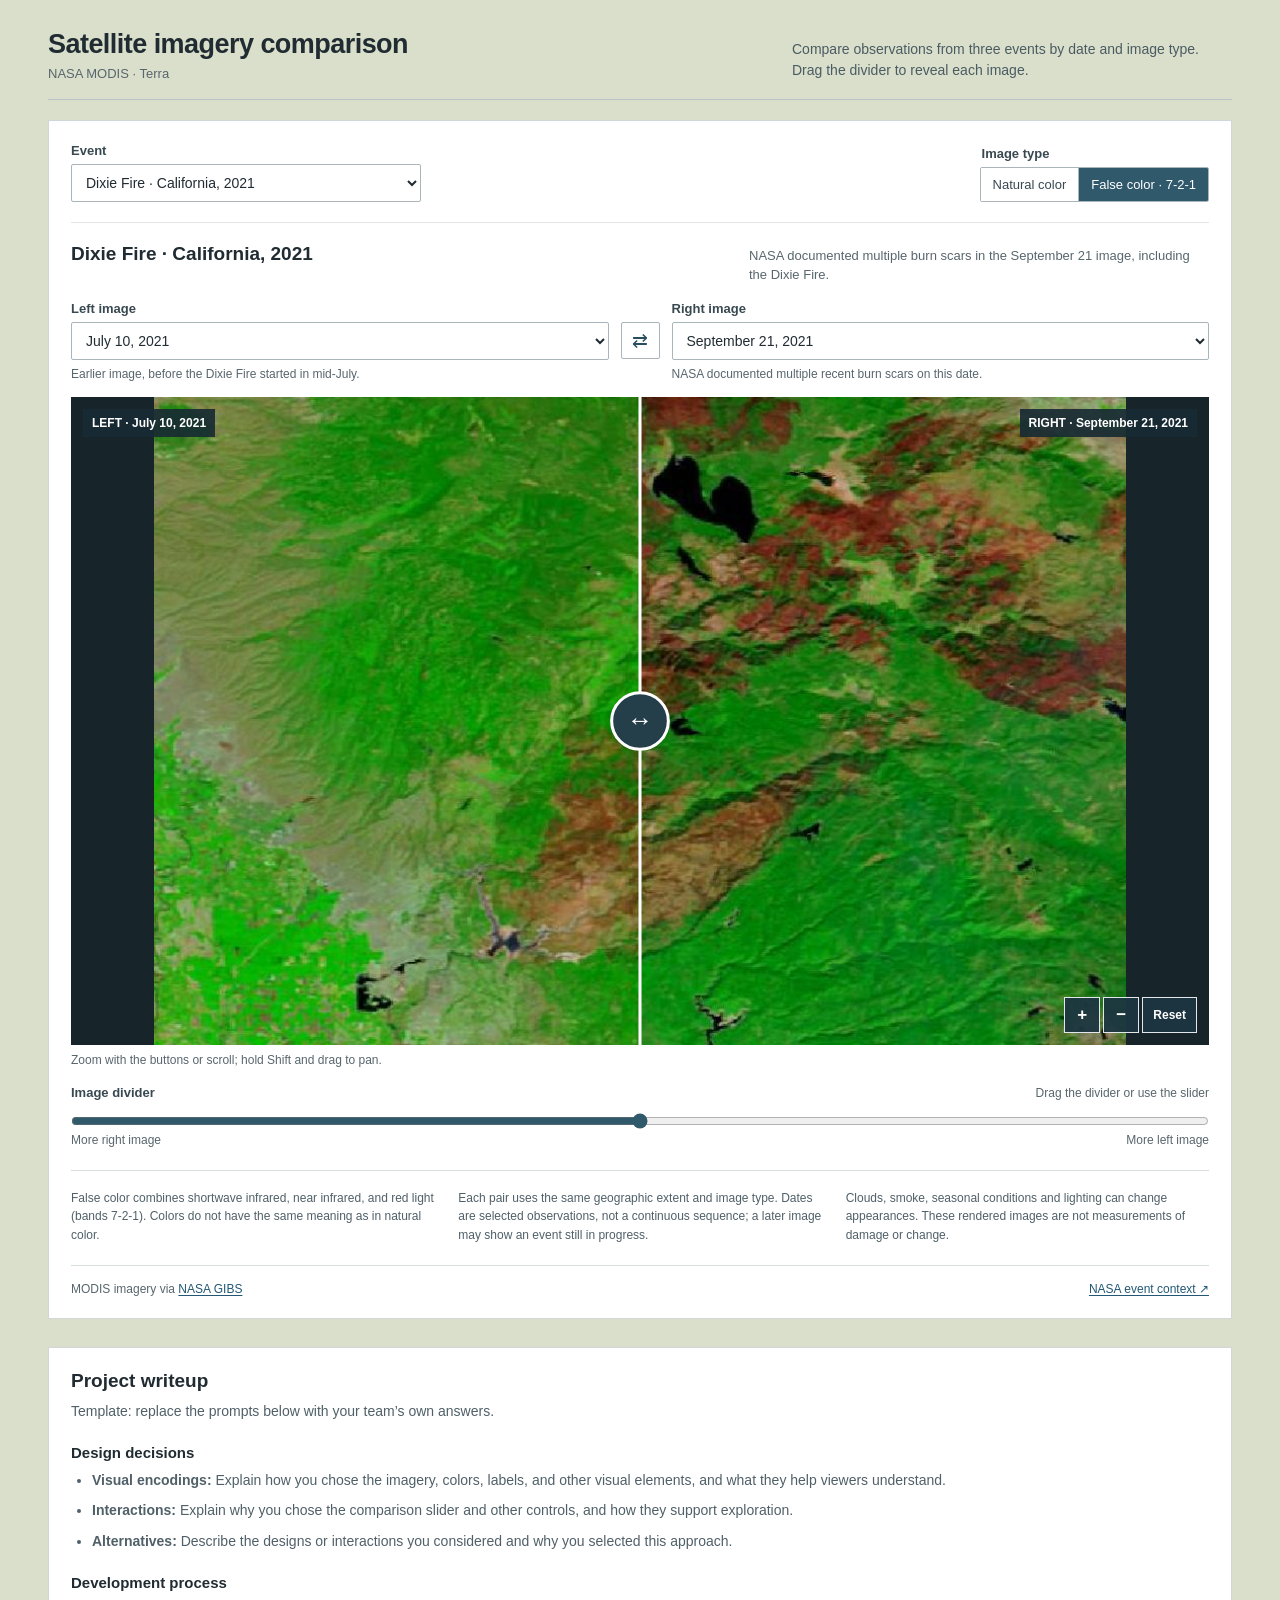
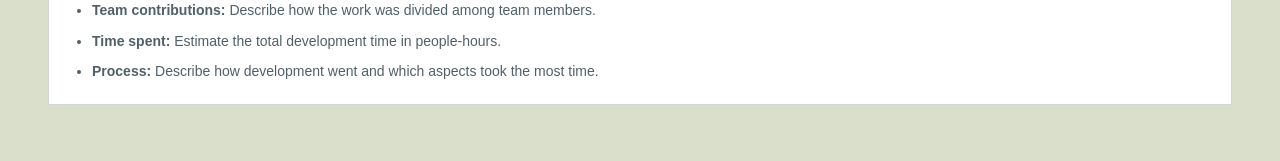
==== commit ca330030: "Use muted green page background" ====
--- a/index.html
+++ b/index.html
@@ -5,7 +5,7 @@
   <meta name="viewport" content="width=device-width, initial-scale=1">
   <title>Landscape change | MODIS comparison</title>
   <style>
-:root { color-scheme: light; font-family: -apple-system, BlinkMacSystemFont, "Segoe UI", sans-serif; color: #202b32; background: #f5f6f6; }
+:root { color-scheme: light; font-family: -apple-system, BlinkMacSystemFont, "Segoe UI", sans-serif; color: #202b32; background: #d9dfca; }
 * { box-sizing: border-box; }
 body { margin: 0; }
 .page { max-width: 1240px; margin: 0 auto; padding: 28px 28px 56px; }
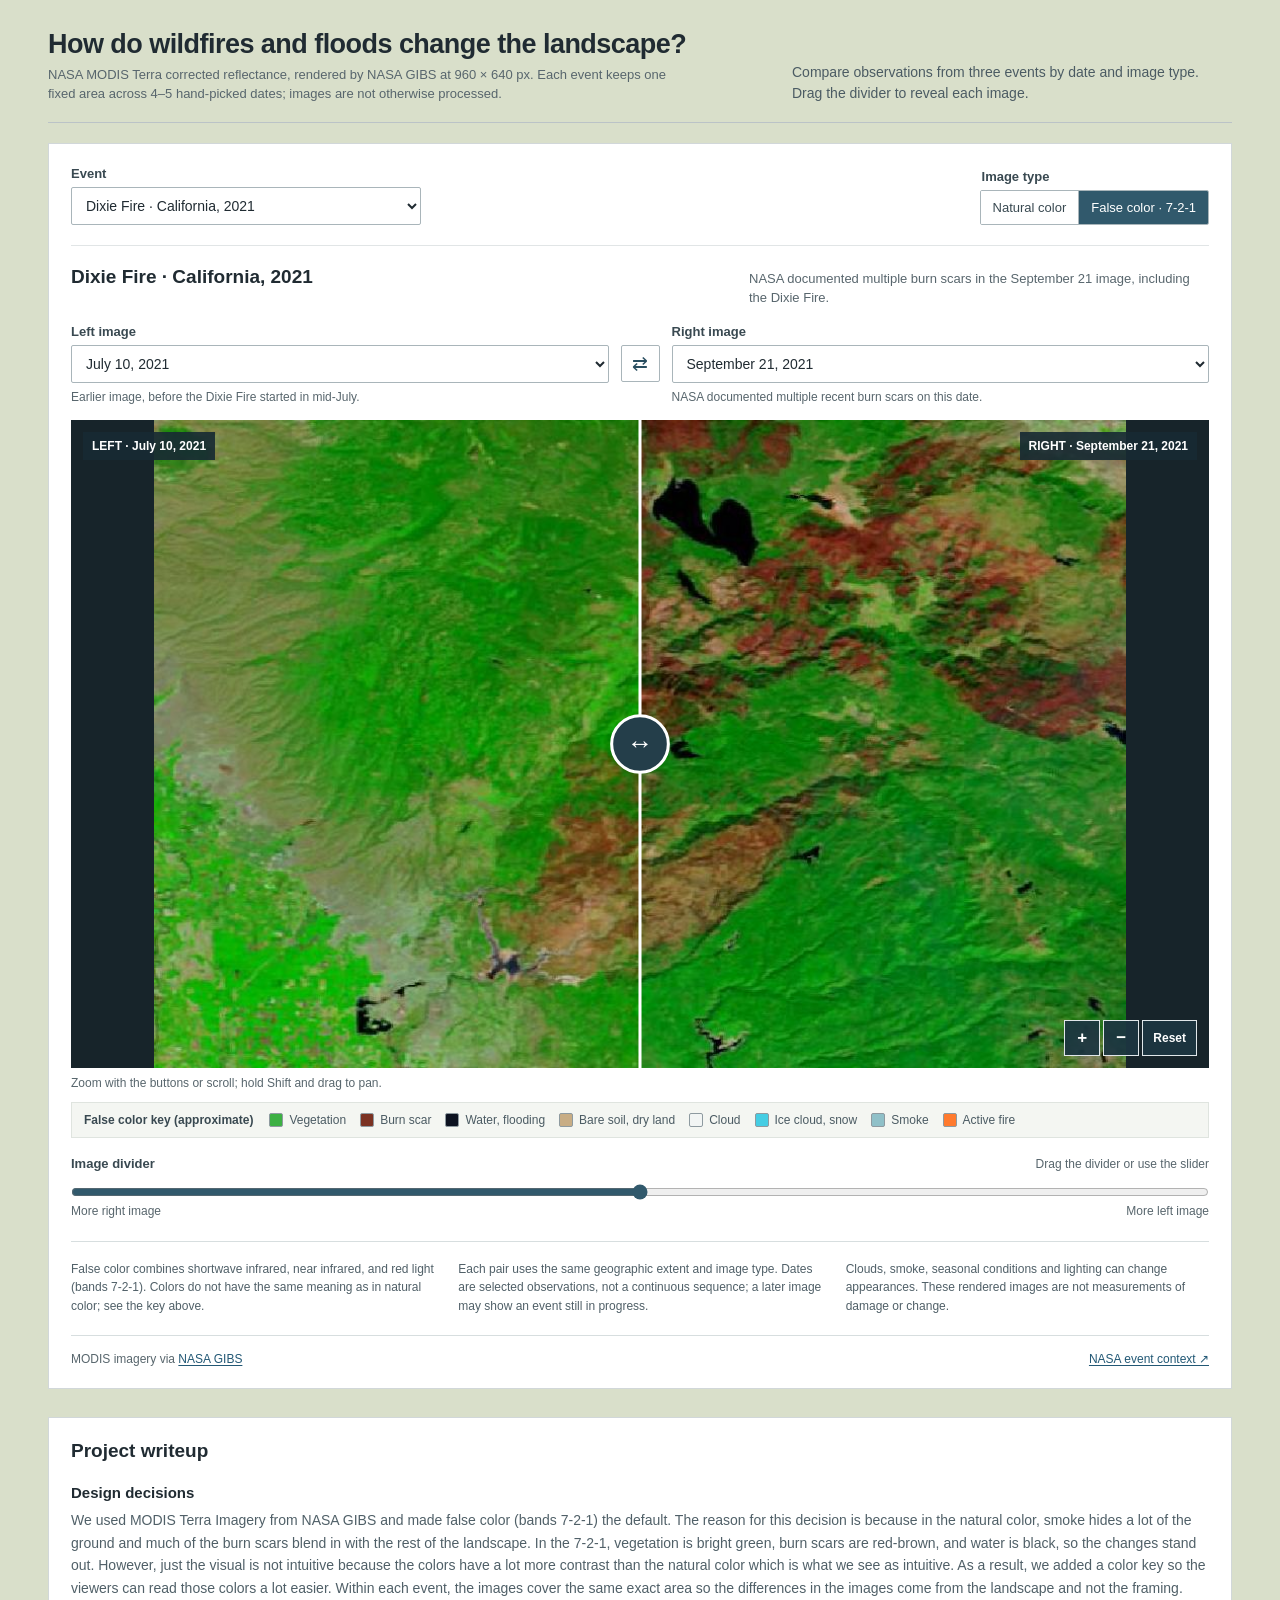
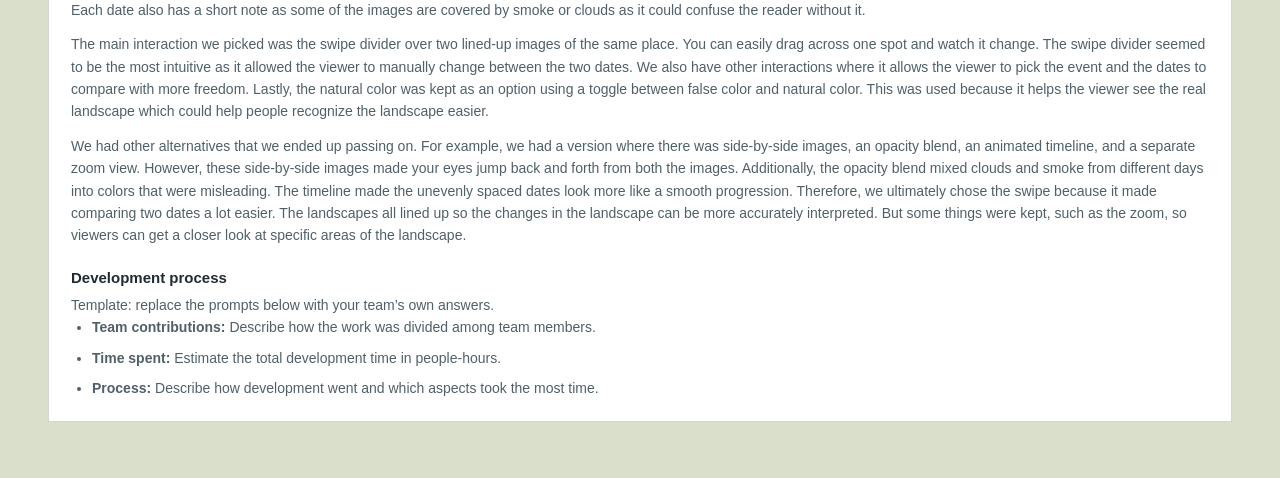
==== commit 2cf18e35: "updated design decisions and added key" ====
--- a/index.html
+++ b/index.html
@@ -3,7 +3,7 @@
 <head>
   <meta charset="utf-8">
   <meta name="viewport" content="width=device-width, initial-scale=1">
-  <title>Landscape change | MODIS comparison</title>
+  <title>How do wildfires and floods change the landscape? | MODIS comparison</title>
   <style>
 :root { color-scheme: light; font-family: -apple-system, BlinkMacSystemFont, "Segoe UI", sans-serif; color: #202b32; background: #d9dfca; }
 * { box-sizing: border-box; }
@@ -12,7 +12,7 @@
 .heading { display: flex; justify-content: space-between; align-items: end; gap: 36px; border-bottom: 1px solid #bbc3c7; padding-bottom: 18px; margin-bottom: 20px; }
 h1, h2, p { margin: 0; }
 h1 { font-size: 27px; line-height: 1.2; font-weight: 650; letter-spacing: -.02em; }
-.subtitle { margin-top: 6px; color: #58666d; font-size: 13px; }
+.subtitle { margin-top: 6px; max-width: 640px; color: #58666d; font-size: 13px; line-height: 1.45; }
 .intro { max-width: 440px; color: #4b5b63; font-size: 14px; line-height: 1.5; }
 .explorer { background: #fff; border: 1px solid #d1d7d9; padding: 22px; }
 .toolbar { display: flex; justify-content: space-between; align-items: end; gap: 24px; border-bottom: 1px solid #e1e5e6; padding-bottom: 20px; }
@@ -56,6 +56,12 @@
 footer { display: flex; justify-content: space-between; flex-wrap: wrap; gap: 12px; border-top: 1px solid #d7dedf; margin-top: 20px; padding-top: 16px; color: #58666d; font-size: 12px; }
 a { color: #225875; text-underline-offset: 2px; }
 button:focus-visible, select:focus-visible, input:focus-visible { outline: 3px solid #b06a21; outline-offset: 2px; }
+.color-key { display: flex; flex-wrap: wrap; align-items: center; gap: 8px 16px; margin-top: 12px; padding: 10px 12px; background: #f4f6f2; border: 1px solid #dfe4df; }
+.color-key[hidden] { display: none; }
+.key-title { color: #394951; font-size: 12px; font-weight: 600; }
+.color-key ul { display: flex; flex-wrap: wrap; gap: 6px 14px; margin: 0; padding: 0; list-style: none; }
+.color-key li { display: flex; align-items: center; gap: 6px; color: #4b5b63; font-size: 12px; }
+.color-key i { width: 14px; height: 14px; border: 1px solid #8e9aa0; border-radius: 2px; }
 @media (max-width: 700px) {
  .page { padding: 20px 12px 36px; } .heading { display: block; padding-bottom: 14px; margin-bottom: 14px; } h1 { font-size: 23px; } .intro { margin-top: 10px; font-size: 13px; }
  .explorer { padding: 14px; } .toolbar { display: block; padding-bottom: 16px; } .event { width: 100%; margin-bottom: 14px; } .segmented { width: fit-content; }
@@ -66,6 +72,7 @@
   .writeup { margin-top: 28px; padding: 22px; background: #fff; border: 1px solid #d1d7d9; }
 .writeup h2 { margin: 0 0 8px; }
 .writeup h3 { font-size: 15px; margin: 22px 0 8px; }
+.writeup p + p { margin-top: 12px; }
 .writeup p, .writeup li { color: #506068; font-size: 14px; line-height: 1.6; }
 .writeup ul { margin: 0; padding-left: 21px; }
 .writeup li + li { margin-top: 8px; }
@@ -76,7 +83,7 @@
 <body>
 <main class="page">
   <header class="heading">
-    <div><h1>Satellite imagery comparison</h1><p class="subtitle">NASA MODIS · Terra</p></div>
+    <div><h1>How do wildfires and floods change the landscape?</h1><p class="subtitle">NASA MODIS Terra corrected reflectance, rendered by NASA GIBS at 960 × 640 px. Each event keeps one fixed area across 4–5 hand-picked dates; images are not otherwise processed.</p></div>
     <p class="intro">Compare observations from three events by date and image type. Drag the divider to reveal each image.</p>
   </header>
   <section class="explorer" aria-label="Satellite image comparison">
@@ -96,6 +103,19 @@
       <div class="zoom-controls" aria-label="Image zoom controls"><button id="zoom-in" type="button" aria-label="Zoom in">+</button><button id="zoom-out" type="button" aria-label="Zoom out">−</button><button id="zoom-reset" type="button">Reset</button></div>
     </div>
     <p class="zoom-hint">Zoom with the buttons or scroll; hold Shift and drag to pan.</p>
+    <div id="color-key" class="color-key" aria-label="False color key">
+      <span class="key-title">False color key (approximate)</span>
+      <ul>
+        <li><i style="background:#3cb043"></i>Vegetation</li>
+        <li><i style="background:#7b3222"></i>Burn scar</li>
+        <li><i style="background:#0c1220"></i>Water, flooding</li>
+        <li><i style="background:#c8ad85"></i>Bare soil, dry land</li>
+        <li><i style="background:#f2f5f4"></i>Cloud</li>
+        <li><i style="background:#45cde3"></i>Ice cloud, snow</li>
+        <li><i style="background:#8fc0c8"></i>Smoke</li>
+        <li><i style="background:#ff7a2e"></i>Active fire</li>
+      </ul>
+    </div>
     <div class="slider-heading"><label for="divider">Image divider</label><span>Drag the divider or use the slider</span></div>
     <input id="divider" type="range" min="0" max="100" value="50" aria-label="Move image divider" aria-valuetext="50% left image">
     <div class="slider-ends"><span>More right image</span><span>More left image</span></div>
@@ -104,14 +124,12 @@
   </section>
   <section class="writeup" aria-labelledby="writeup-title">
     <h2 id="writeup-title">Project writeup</h2>
+    <h3>Design decisions</h3>
+    <p>We used MODIS Terra Imagery from NASA GIBS and made false color (bands 7-2-1) the default. The reason for this decision is because in the natural color, smoke hides a lot of the ground and much of the burn scars blend in with the rest of the landscape. In the 7-2-1, vegetation is bright green, burn scars are red-brown, and water is black, so the changes stand out. However, just the visual is not intuitive because the colors have a lot more contrast than the natural color which is what we see as intuitive. As a result, we added a color key so the viewers can read those colors a lot easier. Within each event, the images cover the same exact area so the differences in the images come from the landscape and not the framing. Each date also has a short note as some of the images are covered by smoke or clouds as it could confuse the reader without it.</p>
+    <p>The main interaction we picked was the swipe divider over two lined-up images of the same place. You can easily drag across one spot and watch it change. The swipe divider seemed to be the most intuitive as it allowed the viewer to manually change between the two dates. We also have other interactions where it allows the viewer to pick the event and the dates to compare with more freedom. Lastly, the natural color was kept as an option using a toggle between false color and natural color. This was used because it helps the viewer see the real landscape which could help people recognize the landscape easier.</p>
+    <p>We had other alternatives that we ended up passing on. For example, we had a version where there was side-by-side images, an opacity blend, an animated timeline, and a separate zoom view. However, these side-by-side images made your eyes jump back and forth from both the images. Additionally, the opacity blend mixed clouds and smoke from different days into colors that were misleading. The timeline made the unevenly spaced dates look more like a smooth progression. Therefore, we ultimately chose the swipe because it made comparing two dates a lot easier. The landscapes all lined up so the changes in the landscape can be more accurately interpreted. But some things were kept, such as the zoom, so viewers can get a closer look at specific areas of the landscape.</p>
+    <h3>Development process</h3>
     <p>Template: replace the prompts below with your team’s own answers.</p>
-    <h3>Design decisions</h3>
-    <ul>
-      <li><strong>Visual encodings:</strong> Explain how you chose the imagery, colors, labels, and other visual elements, and what they help viewers understand.</li>
-      <li><strong>Interactions:</strong> Explain why you chose the comparison slider and other controls, and how they support exploration.</li>
-      <li><strong>Alternatives:</strong> Describe the designs or interactions you considered and why you selected this approach.</li>
-    </ul>
-    <h3>Development process</h3>
     <ul>
       <li><strong>Team contributions:</strong> Describe how the work was divided among team members.</li>
       <li><strong>Time spent:</strong> Estimate the total development time in people-hours.</li>
@@ -177,7 +195,8 @@
     d3.select('#left-label').text(`LEFT · ${left[1]}`); d3.select('#right-label').text(`RIGHT · ${right[1]}`);
     d3.select('#earlier-note').text(left[2]); d3.select('#later-note').text(right[2]);
     svg.attr('aria-label',`${current.title}: left image ${left[1]}, right image ${right[1]}, ${band === 'true' ? 'natural color' : 'false color bands 7-2-1'}.`);
-    d3.select('#band-description').text(band === 'true' ? 'Natural color imagery uses visible light.' : 'False color combines shortwave infrared, near infrared, and red light (bands 7-2-1). Colors do not have the same meaning as in natural color.');
+    d3.select('#band-description').text(band === 'true' ? 'Natural color imagery uses visible light, close to what the eye would see. Switch to false color to see the color key.' : 'False color combines shortwave infrared, near infrared, and red light (bands 7-2-1). Colors do not have the same meaning as in natural color; see the key above.');
+    d3.select('#color-key').property('hidden', band === 'true');
   }
   function selectEvent(id) {
     current = events.find(e => e.id === id);
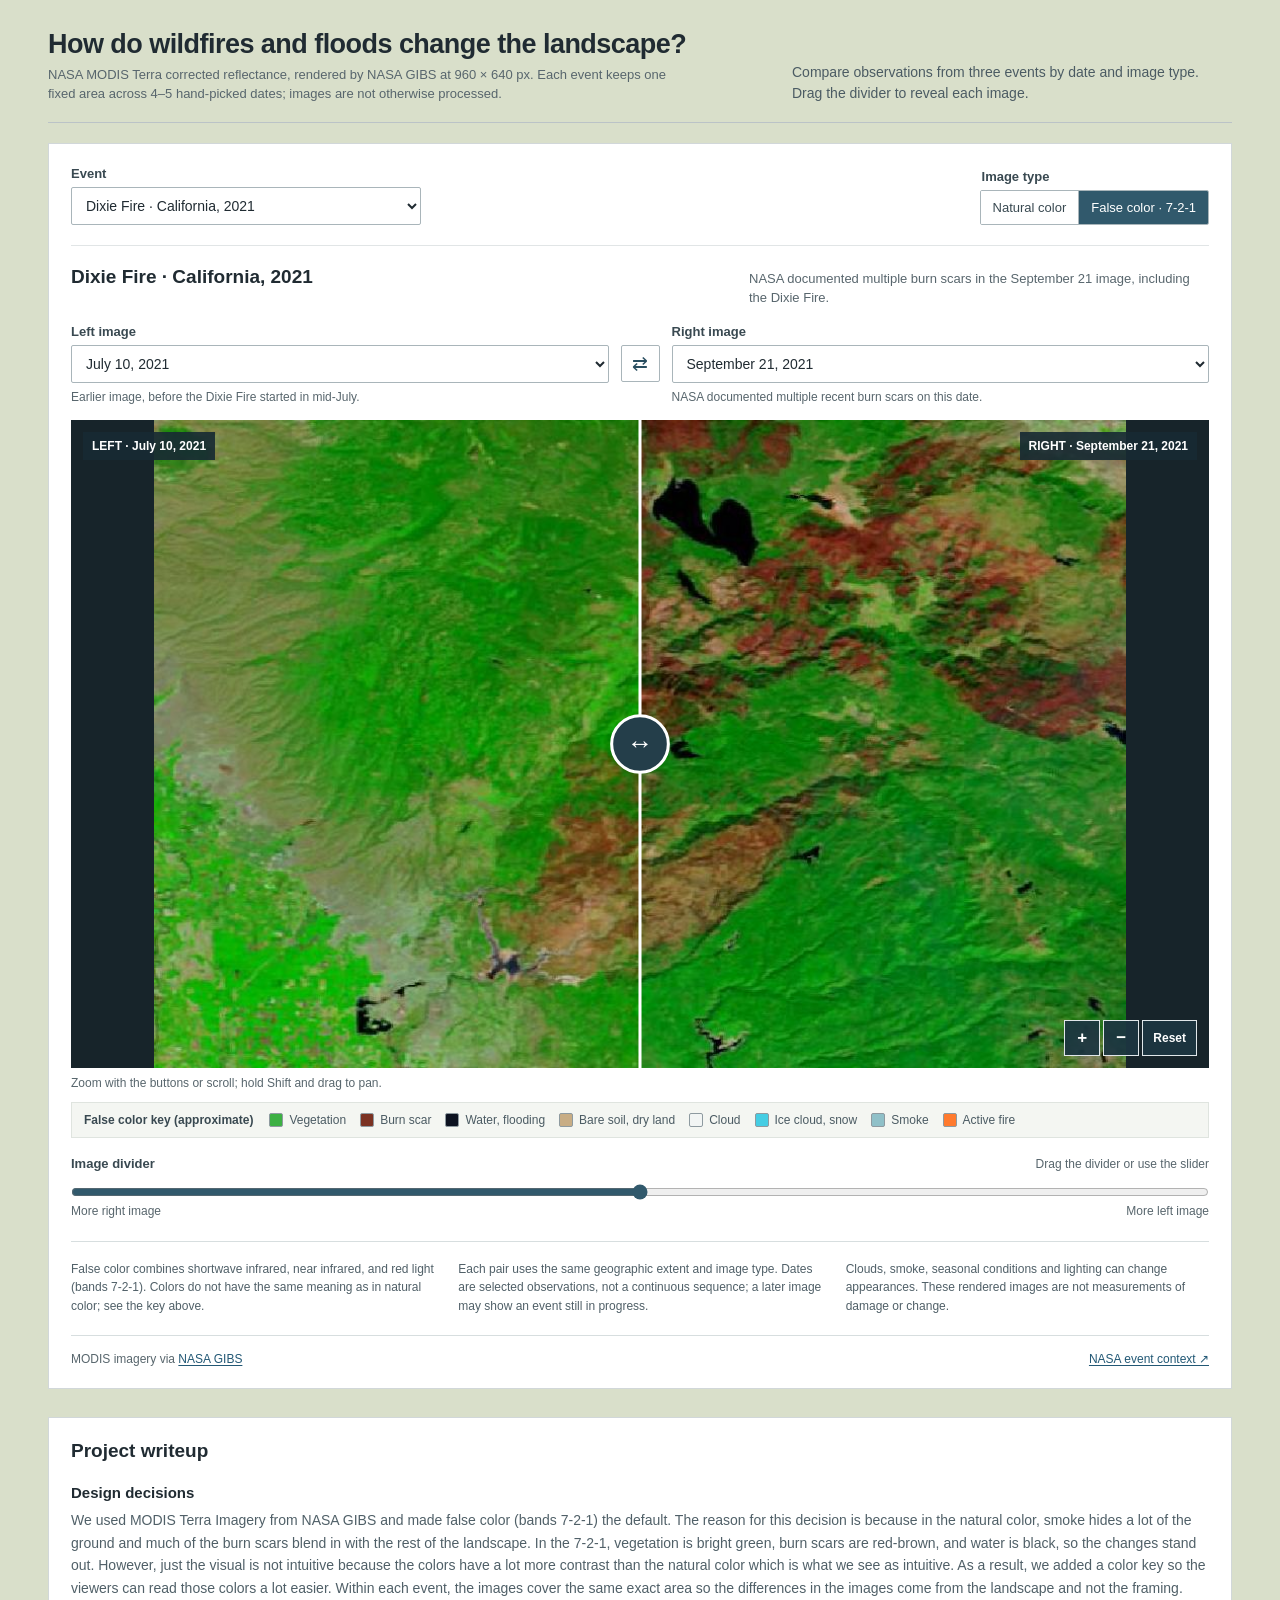
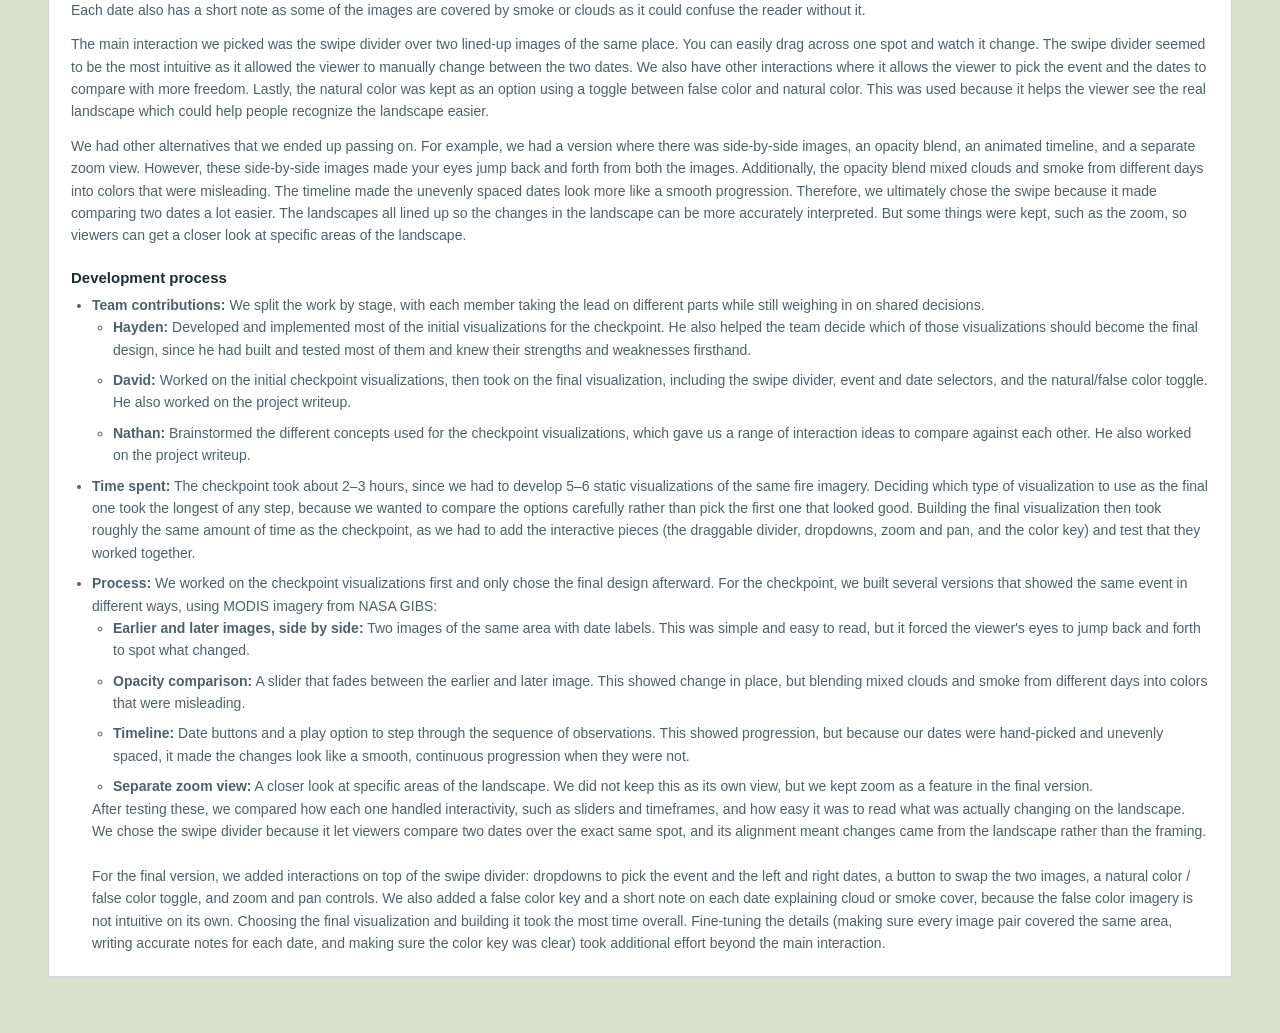
==== commit 29ccd586: "Added development process part of writeup Added team contributions, time spent, and process details " ====
--- a/index.html
+++ b/index.html
@@ -129,12 +129,31 @@
     <p>The main interaction we picked was the swipe divider over two lined-up images of the same place. You can easily drag across one spot and watch it change. The swipe divider seemed to be the most intuitive as it allowed the viewer to manually change between the two dates. We also have other interactions where it allows the viewer to pick the event and the dates to compare with more freedom. Lastly, the natural color was kept as an option using a toggle between false color and natural color. This was used because it helps the viewer see the real landscape which could help people recognize the landscape easier.</p>
     <p>We had other alternatives that we ended up passing on. For example, we had a version where there was side-by-side images, an opacity blend, an animated timeline, and a separate zoom view. However, these side-by-side images made your eyes jump back and forth from both the images. Additionally, the opacity blend mixed clouds and smoke from different days into colors that were misleading. The timeline made the unevenly spaced dates look more like a smooth progression. Therefore, we ultimately chose the swipe because it made comparing two dates a lot easier. The landscapes all lined up so the changes in the landscape can be more accurately interpreted. But some things were kept, such as the zoom, so viewers can get a closer look at specific areas of the landscape.</p>
     <h3>Development process</h3>
-    <p>Template: replace the prompts below with your team’s own answers.</p>
+<ul>
+  <li>
+    <strong>Team contributions:</strong> We split the work by stage, with each member taking the lead on different parts while still weighing in on shared decisions.
     <ul>
-      <li><strong>Team contributions:</strong> Describe how the work was divided among team members.</li>
-      <li><strong>Time spent:</strong> Estimate the total development time in people-hours.</li>
-      <li><strong>Process:</strong> Describe how development went and which aspects took the most time.</li>
+      <li><strong>Hayden:</strong> Developed and implemented most of the initial visualizations for the checkpoint. He also helped the team decide which of those visualizations should become the final design, since he had built and tested most of them and knew their strengths and weaknesses firsthand.</li>
+      <li><strong>David:</strong> Worked on the initial checkpoint visualizations, then took on the final visualization, including the swipe divider, event and date selectors, and the natural/false color toggle. He also worked on the project writeup.</li>
+      <li><strong>Nathan:</strong> Brainstormed the different concepts used for the checkpoint visualizations, which gave us a range of interaction ideas to compare against each other. He also worked on the project writeup.</li>
     </ul>
+  </li>
+  <li>
+    <strong>Time spent:</strong> The checkpoint took about 2&ndash;3 hours, since we had to develop 5&ndash;6 static visualizations of the same fire imagery. Deciding which type of visualization to use as the final one took the longest of any step, because we wanted to compare the options carefully rather than pick the first one that looked good. Building the final visualization then took roughly the same amount of time as the checkpoint, as we had to add the interactive pieces (the draggable divider, dropdowns, zoom and pan, and the color key) and test that they worked together.
+  </li>
+  <li>
+    <strong>Process:</strong> We worked on the checkpoint visualizations first and only chose the final design afterward. For the checkpoint, we built several versions that showed the same event in different ways, using MODIS imagery from NASA GIBS:
+    <ul>
+      <li><strong>Earlier and later images, side by side:</strong> Two images of the same area with date labels. This was simple and easy to read, but it forced the viewer's eyes to jump back and forth to spot what changed.</li>
+      <li><strong>Opacity comparison:</strong> A slider that fades between the earlier and later image. This showed change in place, but blending mixed clouds and smoke from different days into colors that were misleading.</li>
+      <li><strong>Timeline:</strong> Date buttons and a play option to step through the sequence of observations. This showed progression, but because our dates were hand-picked and unevenly spaced, it made the changes look like a smooth, continuous progression when they were not.</li>
+      <li><strong>Separate zoom view:</strong> A closer look at specific areas of the landscape. We did not keep this as its own view, but we kept zoom as a feature in the final version.</li>
+    </ul>
+    After testing these, we compared how each one handled interactivity, such as sliders and timeframes, and how easy it was to read what was actually changing on the landscape. We chose the swipe divider because it let viewers compare two dates over the exact same spot, and its alignment meant changes came from the landscape rather than the framing.
+    <br><br>
+    For the final version, we added interactions on top of the swipe divider: dropdowns to pick the event and the left and right dates, a button to swap the two images, a natural color / false color toggle, and zoom and pan controls. We also added a false color key and a short note on each date explaining cloud or smoke cover, because the false color imagery is not intuitive on its own. Choosing the final visualization and building it took the most time overall. Fine-tuning the details (making sure every image pair covered the same area, writing accurate notes for each date, and making sure the color key was clear) took additional effort beyond the main interaction.
+  </li>
+</ul>
   </section>
 </main>
 <script>
